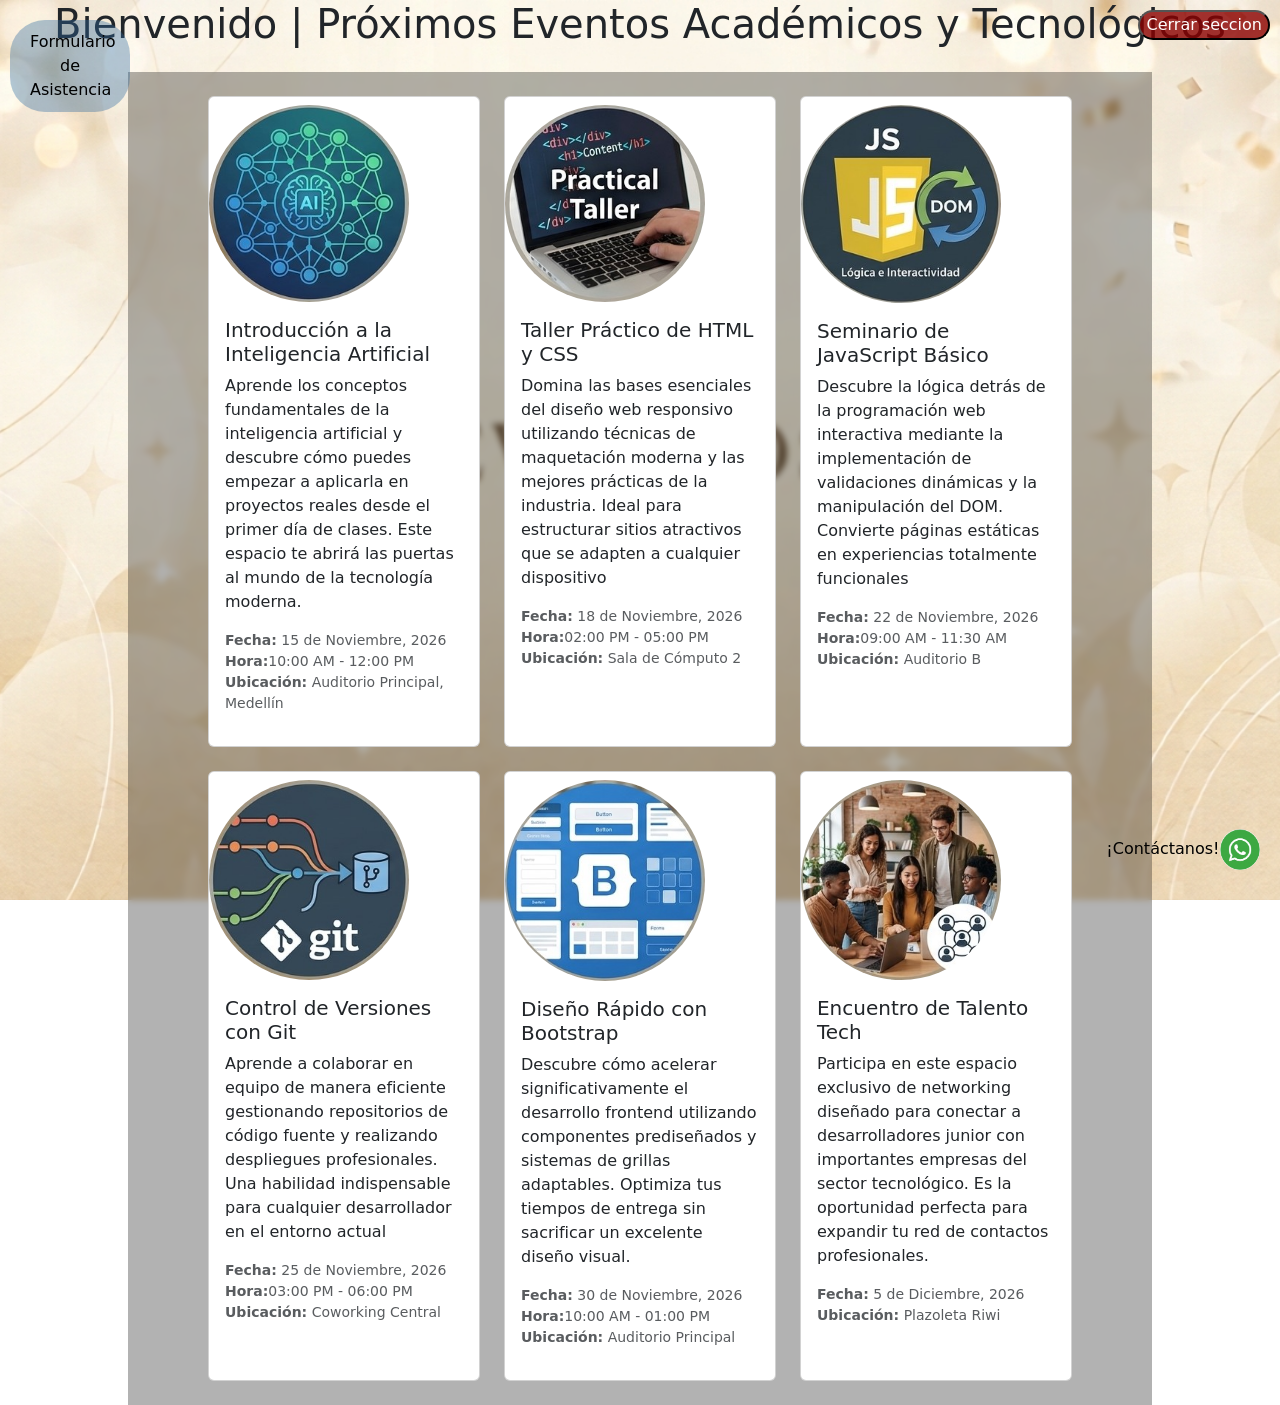
==== pages/eventos.html @ 847c5870 "conecto el avance del proyecto" ====
<!DOCTYPE html>
<html lang="es">
<head>
    <meta charset="UTF-8">
    <meta name="viewport" content="width=device-width, initial-scale=1.0">
    <link href="https://cdn.jsdelivr.net/npm/bootstrap@5.3.3/dist/css/bootstrap.min.css" rel="stylesheet" integrity="sha384-QWTKZyjpPEjISv5WaRU9OFeRpok6YctnYmDr5pNlyT2bRjXh0JMhjY6hW+ALEwIH" crossorigin="anonymous">
    <title>Lista de Eventos</title>
    <link rel="stylesheet" href="../css/style.css">
</head>
<body>
    <main>
        <header class="navegacion text-center">
            <h1>Bienvenido | Próximos Eventos Académicos y Tecnológicos</h1>
        </header>
    <!--=====================================================================================-->
        <section>
        
            <div class="contenedor ">              
                
                <!-- Fila de Bootstrap para organizar las tarjetas de manera responsive -->
                <div class="row mt-4 pt-4" id="eventList">
                    
                    <!--desde aqui los eventos, evento 1-->
                    <div class="col-md-4 mb-4">
                        <div class="card h-100">
                            <img src="../imgs/IA.jpeg" class="img-card mt-2" alt="Introducción IA">
                            <div class="card-body">
                                <h5 class="card-title">Introducción a la Inteligencia Artificial</h5>
                                <p class="card-text">Aprende los conceptos fundamentales de la inteligencia 
                                    artificial y descubre cómo puedes empezar a aplicarla en proyectos reales 
                                    desde el primer día de clases. Este espacio te abrirá las puertas al mundo 
                                    de la tecnología moderna.</p>
                                <p class="text-muted small"><strong>Fecha:</strong> 15 de Noviembre, 2026<br><strong>Hora:</strong>10:00 AM - 12:00 PM<br><strong>Ubicación:</strong> Auditorio Principal, Medellín</p>
                                
                            </div>
                        </div>
                    </div>

                    <!-- Evento 2 -->
                    <div class="col-md-4 mb-4">
                        <div class="card h-100">
                            <img src="../imgs/TP.jpeg" class="img-card mt-2" alt="Taller HTML y CSS">
                            <div class="card-body">
                                <h5 class="card-title">Taller Práctico de HTML y CSS</h5>
                                <p class="card-text">Domina las bases esenciales del diseño web 
                                    responsivo utilizando técnicas de maquetación moderna y las 
                                    mejores prácticas de la industria. Ideal para estructurar 
                                    sitios atractivos que se adapten a cualquier dispositivo</p>
                                <p class="text-muted small"><strong>Fecha:</strong> 18 de Noviembre, 2026<br><strong>Hora:</strong>02:00 PM - 05:00 PM<br><strong>Ubicación:</strong> Sala de Cómputo 2</p>
                                
                            </div>
                        </div>
                    </div>

                    <!-- Evento 3 -->
                    <div class="col-md-4 mb-4">
                        <div class="card h-100">
                            <img src="../imgs/SJB.jpeg" class="img-card mt-2" alt="Seminario JavaScript">
                            <div class="card-body">
                                <h5 class="card-title">Seminario de JavaScript Básico</h5>
                                <p class="card-text">Descubre la lógica detrás de la programación web 
                                    interactiva mediante la implementación de validaciones dinámicas y 
                                    la manipulación del DOM. Convierte páginas estáticas en experiencias 
                                    totalmente funcionales</p>
                                <p class="text-muted small"><strong>Fecha:</strong> 22 de Noviembre, 2026<br><strong>Hora:</strong>09:00 AM - 11:30 AM<br><strong>Ubicación:</strong> Auditorio B</p>
                                
                            </div>
                        </div>
                    </div>

                    <!-- Evento 4 -->
                    <div class="col-md-4 mb-4">
                        <div class="card h-100">
                            <img src="../imgs/CVG.jpeg" class="img-card mt-2" alt="Git y GitHub">
                            <div class="card-body">
                                <h5 class="card-title">Control de Versiones con Git</h5>
                                <p class="card-text">Aprende a colaborar en equipo de manera eficiente 
                                    gestionando repositorios de código fuente y realizando despliegues 
                                    profesionales. Una habilidad indispensable para cualquier desarrollador 
                                    en el entorno actual</p>
                                <p class="text-muted small"><strong>Fecha:</strong> 25 de Noviembre, 2026<br><strong>Hora:</strong>03:00 PM - 06:00 PM<br><strong>Ubicación:</strong> Coworking Central</p>
                                
                            </div>
                        </div>
                    </div>

                    <!-- Evento 5 -->
                    <div class="col-md-4 mb-4">
                        <div class="card h-100">
                            <img src="../imgs/DRB.jpeg" class="img-card mt-2" alt="Bootstrapping">
                            <div class="card-body">
                                <h5 class="card-title">Diseño Rápido con Bootstrap</h5>
                                <p class="card-text">Descubre cómo acelerar significativamente el desarrollo 
                                    frontend utilizando componentes prediseñados y sistemas de grillas 
                                    adaptables. Optimiza tus tiempos de entrega sin sacrificar un excelente 
                                    diseño visual.</p>
                                <p class="text-muted small"><strong>Fecha:</strong> 30 de Noviembre, 2026<br><strong>Hora:</strong>10:00 AM - 01:00 PM<br><strong>Ubicación:</strong> Auditorio Principal</p>
                                
                            </div>
                        </div>
                    </div>

                    <!-- Evento 6 -->
                    <div class="col-md-4 mb-4">
                        <div class="card h-100">
                            <img src="../imgs/ETT.jpeg" class="img-card mt-2" alt="Networking Tech">
                            <div class="card-body">
                                <h5 class="card-title">Encuentro de Talento Tech</h5>
                                <p class="card-text">Participa en este espacio exclusivo de networking 
                                    diseñado para conectar a desarrolladores junior con importantes empresas 
                                    del sector tecnológico. Es la oportunidad perfecta para expandir tu red de 
                                    contactos profesionales.</p>
                                <p class="text-muted small"><strong>Fecha:</strong> 5 de Diciembre, 2026<br><strong>Ubicación:</strong> Plazoleta Riwi</p>
                                
                            </div>
                        </div>
                    </div>

                </div>
            </div>
        </section>
    </main>

    <!-- Script para cerrar sesión, puse botones temporalmente para moverme 
               entre paginas, usted despues lo conecta-->

    <script>
        document.getElementById("btnLogout").addEventListener("click", function() {
            // Redirige de regreso al index (cierre de sesión simulado)
            window.location.href = "index.html";
        });
    </script>


    <aside>    
        <div class="flota wp">
            <a href="https://www.whatsapp.com/?lang=es" target="_blank">
                <button>¡Contáctanos!<img src="../imgs/wp.jpeg" alt="contacto">
                </button></a>    
        </div>
        <div class="flota pag">
            <a href="./formulario.html"><button type="button" style="width: 120px;">Formulario de Asistencia</button></a>    
        </div>
        <div class="c-s">
            <a href="../index.html"><button type="button">Cerrar seccion</button></a>    
        </div>
    </aside>
</body>
</html>
---- css/style.css ----
body{
    background-image: url(../imgs/fondo.jpeg);
            background-size: cover;
            background-position: center;
            background-repeat: no-repeat;
            background-attachment: fixed;
            justify-content: center;
}

.contenedor{
    background-color: rgba(0, 0, 0, 0.3);
    backdrop-filter: blur(3px);
    margin: auto;
    width: 80%;
    padding-right: 80px;
    padding-left: 80px;
}
.navegacion button{
    background-color: rgb(218, 16, 77);
    
}

/*================ >  Botones flotantes  < =============================================*/

.flota{
    position: fixed;
    z-index: 1000;           
}
.flota button{
    background-color: rgba(0, 0, 0, 0);
    border-radius: 100%;
    border: 1px;
    padding: 10px 20px;
    
}
.c-s button{
    position: fixed ;   
    top: 10px;
    right: 10px;
    border-radius: 40px;
    background-color: rgba(139, 0, 0, 0.795);
    color: white;
    
}
.pag{
    background-color: rgba(46, 104, 158, 0.363);
    top: 20px;
    left: 10px;
    border-radius: 35px;
    
}
.wp{  
    bottom: 20px;
    right: 0.5px;              
    img{
    border-radius: 100%;
    width: 40px;       
    
    }
}   
.wp :hover{
    transform: scale(1.05);
}
.c-s :hover{
    transform: scale(1.1);
}
.pag :hover{
    transform: scale(1.08);
}
/*===================================     */
.tarjeta{
    background-color: rgb(243, 236, 170);
    color: rgb(226, 7, 91);
    border: 1px;
    border-radius: 10%;
}
.img-card{
    max-width: 200px;
    border-radius: 100%;
    border: 1px;
}
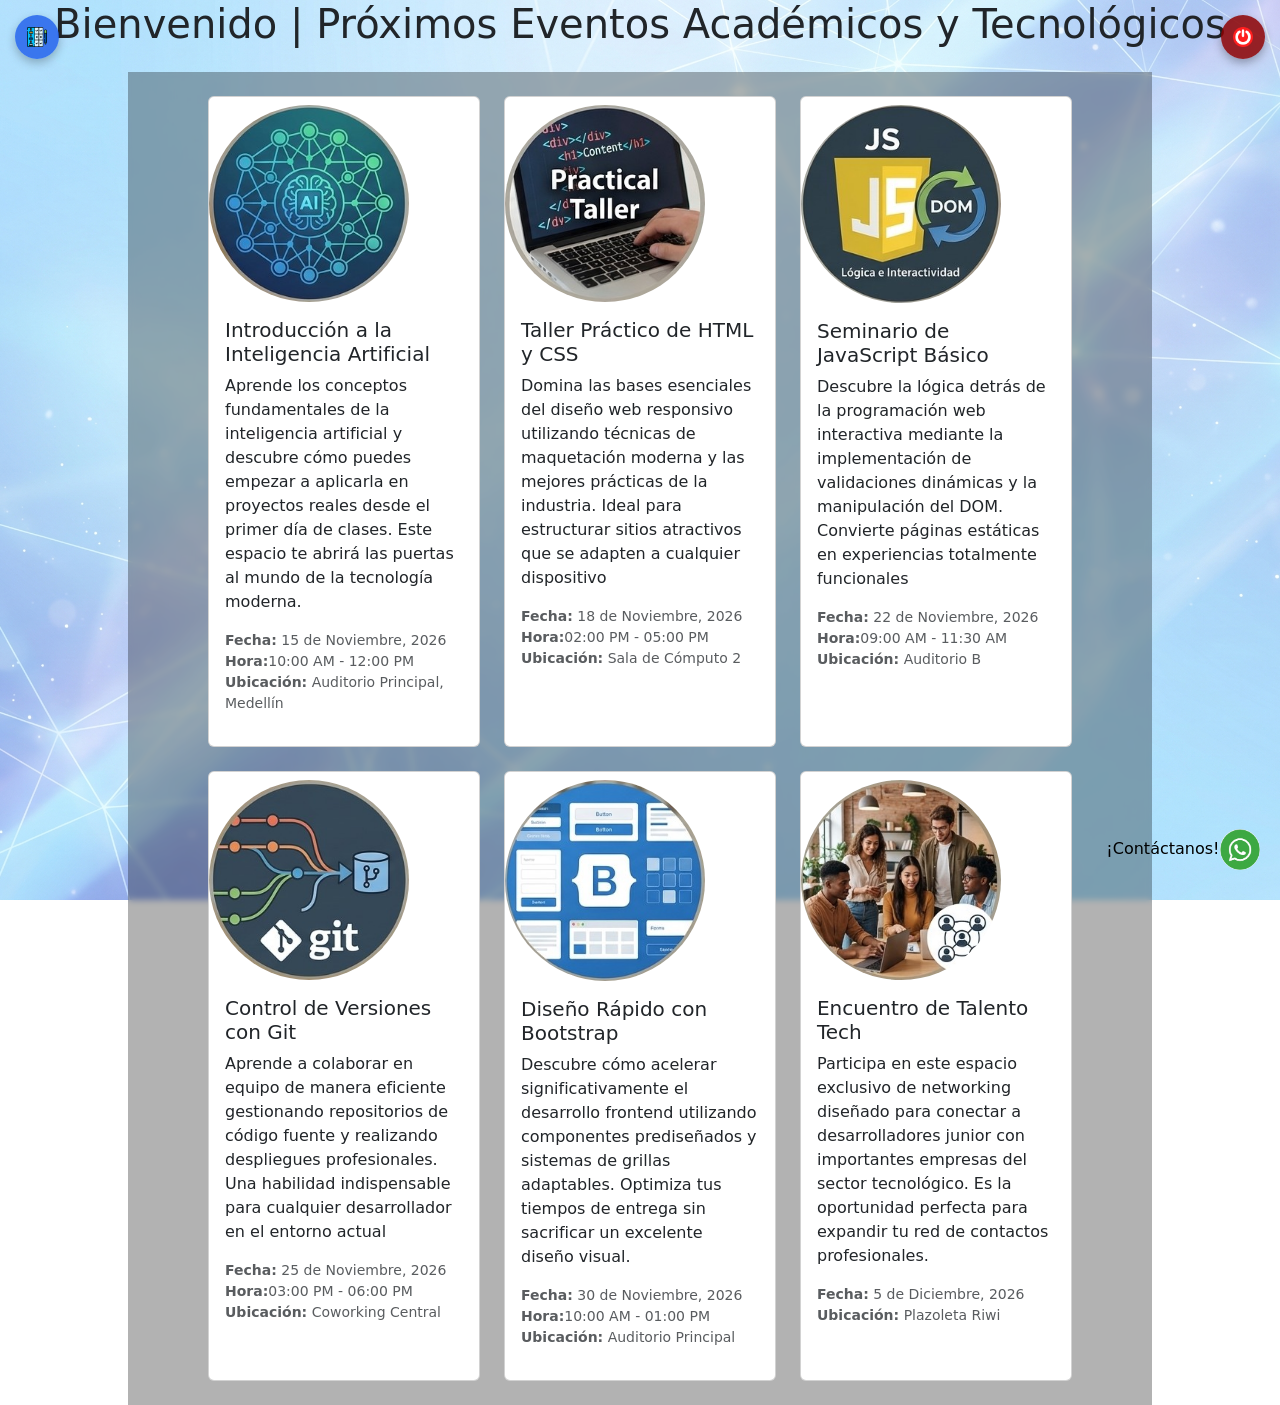
==== commit f56551ac: "feat: correcciones finales del proyecto" ====
--- a/pages/eventos.html
+++ b/pages/eventos.html
@@ -127,22 +127,26 @@
     <script>
         document.getElementById("btnLogout").addEventListener("click", function() {
             // Redirige de regreso al index (cierre de sesión simulado)
-            window.location.href = "index.html";
+            window.location.href = "./sesion.html";
         });
     </script>
 
 
     <aside>    
         <div class="flota wp">
-            <a href="https://www.whatsapp.com/?lang=es" target="_blank">
-                <button>¡Contáctanos!<img src="../imgs/wp.jpeg" alt="contacto">
+            <a href="https://wa.me/573001234567" target="_blank">
+                <button>¡Contáctanos!<img src="../imgs/wp.jpeg">
                 </button></a>    
         </div>
         <div class="flota pag">
-            <a href="./formulario.html"><button type="button" style="width: 120px;">Formulario de Asistencia</button></a>    
+            <a href="./formulario.html" title="Formulario de asistencia">
+                <img src="../imgs/asistencia.png" alt="Formulario de asistencia">
+            </a>
         </div>
         <div class="c-s">
-            <a href="../index.html"><button type="button">Cerrar seccion</button></a>    
+            <a href="./sesion.html" title="Cerrar sesión">
+            <img src="../imgs/apagado.png" alt="Cerrar sesión">
+            </a>
         </div>
     </aside>
 </body>
--- a/css/style.css
+++ b/css/style.css
@@ -1,5 +1,5 @@
 body{
-    background-image: url(../imgs/fondo.jpeg);
+    background-image: url("../imgs/fondo1.jpg");
             background-size: cover;
             background-position: center;
             background-repeat: no-repeat;
@@ -33,21 +33,65 @@
     padding: 10px 20px;
     
 }
-.c-s button{
-    position: fixed ;   
-    top: 10px;
-    right: 10px;
-    border-radius: 40px;
-    background-color: rgba(139, 0, 0, 0.795);
-    color: white;
-    
-}
-.pag{
-    background-color: rgba(46, 104, 158, 0.363);
-    top: 20px;
-    left: 10px;
-    border-radius: 35px;
-    
+.c-s a {
+  position: fixed;
+  top: 15px;
+  right: 15px;
+  z-index: 1000;
+
+  display: flex;
+  align-items: center;
+  justify-content: center;
+
+  width: 44px;
+  height: 44px;
+  background-color: rgba(139, 0, 0, 0.85);
+  border-radius: 50%;
+  box-shadow: 0 4px 10px rgba(0, 0, 0, 0.3);
+  transition: transform 0.2s ease, background-color 0.2s ease;
+}
+
+.c-s a img {
+  width: 20px;
+  height: 20px;
+  object-fit: contain;
+  display: block;
+}
+
+.c-s a:hover {
+  background-color: rgb(111, 0, 119);
+  transform: scale(1.1);
+  transition: transform 0.2s ease, background-color 1s ease;
+}
+.pag a {
+  position: fixed;
+  top: 15px;
+  left: 15px;
+  z-index: 1000;
+
+  display: flex;
+  align-items: center;
+  justify-content: center;
+
+  width: 44px;
+  height: 44px;
+  background-color: rgba(37, 99, 235, 0.85);
+  border-radius: 50%;
+  box-shadow: 0 4px 10px rgba(0, 0, 0, 0.25);
+  transition: transform 0.2s ease, background-color 0.2s ease;
+}
+
+.pag a img {
+  width: 20px;
+  height: 20px;
+  object-fit: contain;
+  display: block;
+}
+
+.pag a:hover {
+  background-color: rgb(21, 248, 0);
+  transform: scale(1.1);
+  transition: transform 0.2s ease, background-color 1s ease;
 }
 .wp{  
     bottom: 20px;
@@ -78,4 +122,285 @@
     max-width: 200px;
     border-radius: 100%;
     border: 1px;
+}
+
+
+
+/* ===================================================
+   RESET Y CENTRADO DE LA PÁGINA DE LOGIN
+   =================================================== */
+*, *::before, *::after {
+  box-sizing: border-box;
+  margin: 0;
+  padding: 0;
+}
+
+.body-login {
+  min-height: 100vh;
+  display: flex;
+  align-items: center;
+  justify-content: center;
+  padding: 1.5rem;
+  font-family: system-ui, -apple-system, BlinkMacSystemFont, "Segoe UI", Roboto, sans-serif;
+  
+  /* Fondo claro */
+  background-image: url("../imgs/fondo1.jpg"); /* O el nombre de tu imagen en imgs/ */
+  background-size: cover;
+  background-position: center;
+  background-attachment: fixed;
+}
+
+/* ===================================================
+   TARJETA CONTENEDORA FLOTANTE (Centrada y elegante)
+   =================================================== */
+.tarjeta-sesion {
+  background: rgba(255, 255, 255, 0.85); /* Fondo blanco traslúcido */
+  backdrop-filter: blur(10px);            /* Desenfoque de fondo */
+  -webkit-backdrop-filter: blur(10px);
+  border: 1px solid rgba(255, 255, 255, 0.6);
+  border-radius: 1rem;
+  padding: 2.5rem 2rem;
+  max-width: 420px;
+  width: 100%;
+  box-shadow: 0 15px 35px rgba(0, 30, 80, 0.15);
+  text-align: left;
+}
+
+/* Encabezado */
+.encabezado-sesion h2 {
+  color: #0f172a;
+  font-size: 1.7rem;
+  margin-bottom: 0.5rem;
+  font-weight: 700;
+  text-align: center;
+}
+
+.encabezado-sesion p {
+  color: #475569;
+  font-size: 0.95rem;
+  margin-bottom: 1.5rem;
+  text-align: center;
+}
+
+/* ===================================================
+   CAMPOS DEL FORMULARIO
+   =================================================== */
+.form-sesion {
+  display: flex;
+  flex-direction: column;
+  gap: 1.2rem;
+}
+
+.campo {
+  display: flex;
+  flex-direction: column;
+  gap: 0.4rem;
+}
+
+.campo label {
+  color: #1e293b;
+  font-size: 0.9rem;
+  font-weight: 600;
+}
+
+.campo input {
+  width: 100%;
+  padding: 0.75rem 1rem;
+  font-size: 0.95rem;
+  font-family: inherit;
+  color: #0f172a;
+  background-color: #ffffff;
+  border: 1.5px solid #cbd5e1;
+  border-radius: 0.6rem;
+  outline: none;
+  transition: border-color 0.2s ease, box-shadow 0.2s ease;
+}
+
+.campo input:focus {
+  border-color: #2563eb;
+  box-shadow: 0 0 0 3px rgba(37, 99, 235, 0.18);
+}
+
+/* Botón de ingreso */
+.btn-ingresar {
+  width: 100%;
+  padding: 0.85rem;
+  margin-top: 0.5rem;
+  background-color: #e11d48; /* Tono magenta/rojo similar a tu diseño */
+  color: #ffffff;
+  border: none;
+  border-radius: 0.6rem;
+  font-size: 1rem;
+  font-weight: 700;
+  cursor: pointer;
+  box-shadow: 0 4px 12px rgba(225, 29, 72, 0.25);
+  transition: background-color 0.2s ease, transform 0.15s ease;
+}
+
+.btn-ingresar:hover {
+  background-color: #be123c;
+  transform: translateY(-2px);
+}
+
+.btn-ingresar:active {
+  transform: translateY(0);
+}
+
+/* Mensaje de error */
+.mensaje-error {
+  display: none;
+  background-color: #ffe4e6;
+  color: #b91c1c;
+  border: 1px solid #fecdd3;
+  padding: 0.6rem 0.8rem;
+  border-radius: 0.5rem;
+  font-size: 0.85rem;
+  margin-bottom: 1rem;
+  text-align: center;
+}
+
+/* Enlace inferior */
+.pie-sesion {
+  margin-top: 1.5rem;
+  text-align: center;
+}
+
+.enlace-volver {
+  color: #64748b;
+  text-decoration: none;
+  font-size: 0.9rem;
+  font-weight: 500;
+  transition: color 0.2s ease;
+}
+
+.enlace-volver:hover {
+  color: #0f172a;
+  text-decoration: underline;
+}
+/* ===================================================
+   FORMULARIO DE CONTACTO (CENTRADOS Y ESTILOS)
+   =================================================== */
+.body-formulario {
+  min-height: 100vh;
+  display: flex;
+  align-items: center;
+  justify-content: center;
+  padding: 2rem 1rem;
+  font-family: system-ui, -apple-system, sans-serif;
+  
+  background-image: url("../imgs/fondo-claro.jpg");
+  background-size: cover;
+  background-position: center;
+  background-repeat: no-repeat;
+  background-attachment: fixed;
+}
+
+.tarjeta-contacto {
+  background: rgba(255, 255, 255, 0.9);
+  backdrop-filter: blur(8px);
+  -webkit-backdrop-filter: blur(8px);
+  border: 1px solid rgba(255, 255, 255, 0.8);
+  border-radius: 12px;
+  box-shadow: 0 10px 30px rgba(0, 0, 0, 0.12);
+  width: 100%;
+  max-width: 480px;
+  padding: 2.5rem 2rem;
+}
+
+.encabezado-contacto h2 {
+  font-size: 1.8rem;
+  color: #0f172a;
+  margin-bottom: 0.4rem;
+  text-align: center;
+}
+
+.encabezado-contacto p {
+  font-size: 0.95rem;
+  color: #475569;
+  margin-bottom: 1.8rem;
+  text-align: center;
+  line-height: 1.5;
+}
+
+.form-contacto {
+  display: flex;
+  flex-direction: column;
+  gap: 1.2rem;
+}
+
+.campo {
+  display: flex;
+  flex-direction: column;
+  gap: 0.35rem;
+}
+
+.campo label {
+  font-size: 0.85rem;
+  font-weight: 600;
+  color: #334155;
+}
+
+.obligatorio {
+  color: #e11d48;
+}
+
+.campo input,
+.campo textarea {
+  width: 100%;
+  padding: 0.75rem 0.9rem;
+  font-size: 0.95rem;
+  font-family: inherit;
+  border: 1px solid #cbd5e1;
+  border-radius: 6px;
+  background-color: #ffffff;
+  outline: none;
+  transition: border-color 0.2s, box-shadow 0.2s;
+}
+
+.campo textarea {
+  resize: vertical;
+  min-height: 100px;
+}
+
+/* Foco interactivo */
+.campo input:focus,
+.campo textarea:focus {
+  border-color: #e11d48;
+  box-shadow: 0 0 0 3px rgba(225, 29, 72, 0.15);
+}
+
+/* Botón de envío */
+.btn-enviar {
+  width: 100%;
+  padding: 0.85rem;
+  background-color: #e11d48;
+  color: #ffffff;
+  border: none;
+  border-radius: 6px;
+  font-size: 1rem;
+  font-weight: bold;
+  cursor: pointer;
+  margin-top: 0.5rem;
+  transition: background-color 0.2s ease, transform 0.1s ease;
+}
+
+.btn-enviar:hover {
+  background-color: #be123c;
+  transform: translateY(-1px);
+}
+
+.pie-contacto {
+  margin-top: 1.5rem;
+  text-align: center;
+}
+
+.enlace-volver {
+  color: #64748b;
+  text-decoration: none;
+  font-size: 0.9rem;
+  transition: color 0.2s ease;
+}
+
+.enlace-volver:hover {
+  color: #0f172a;
 }
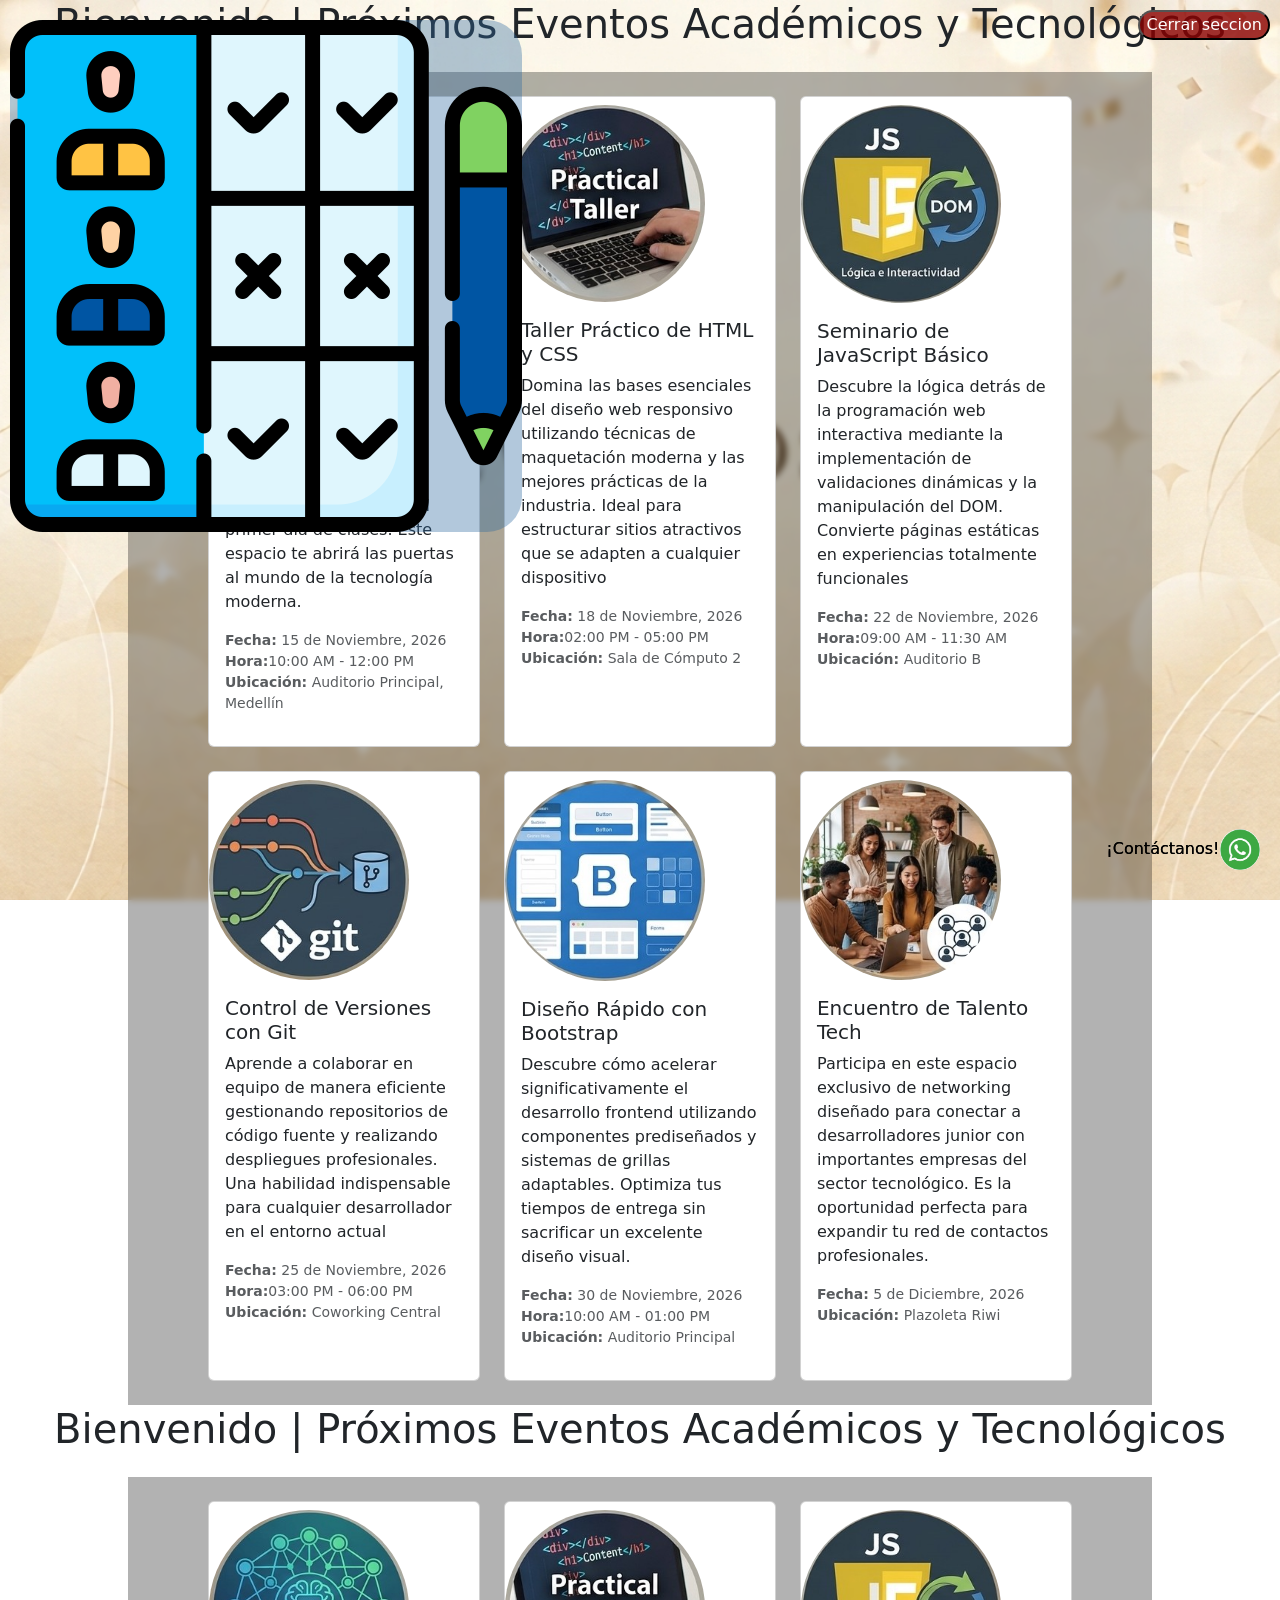
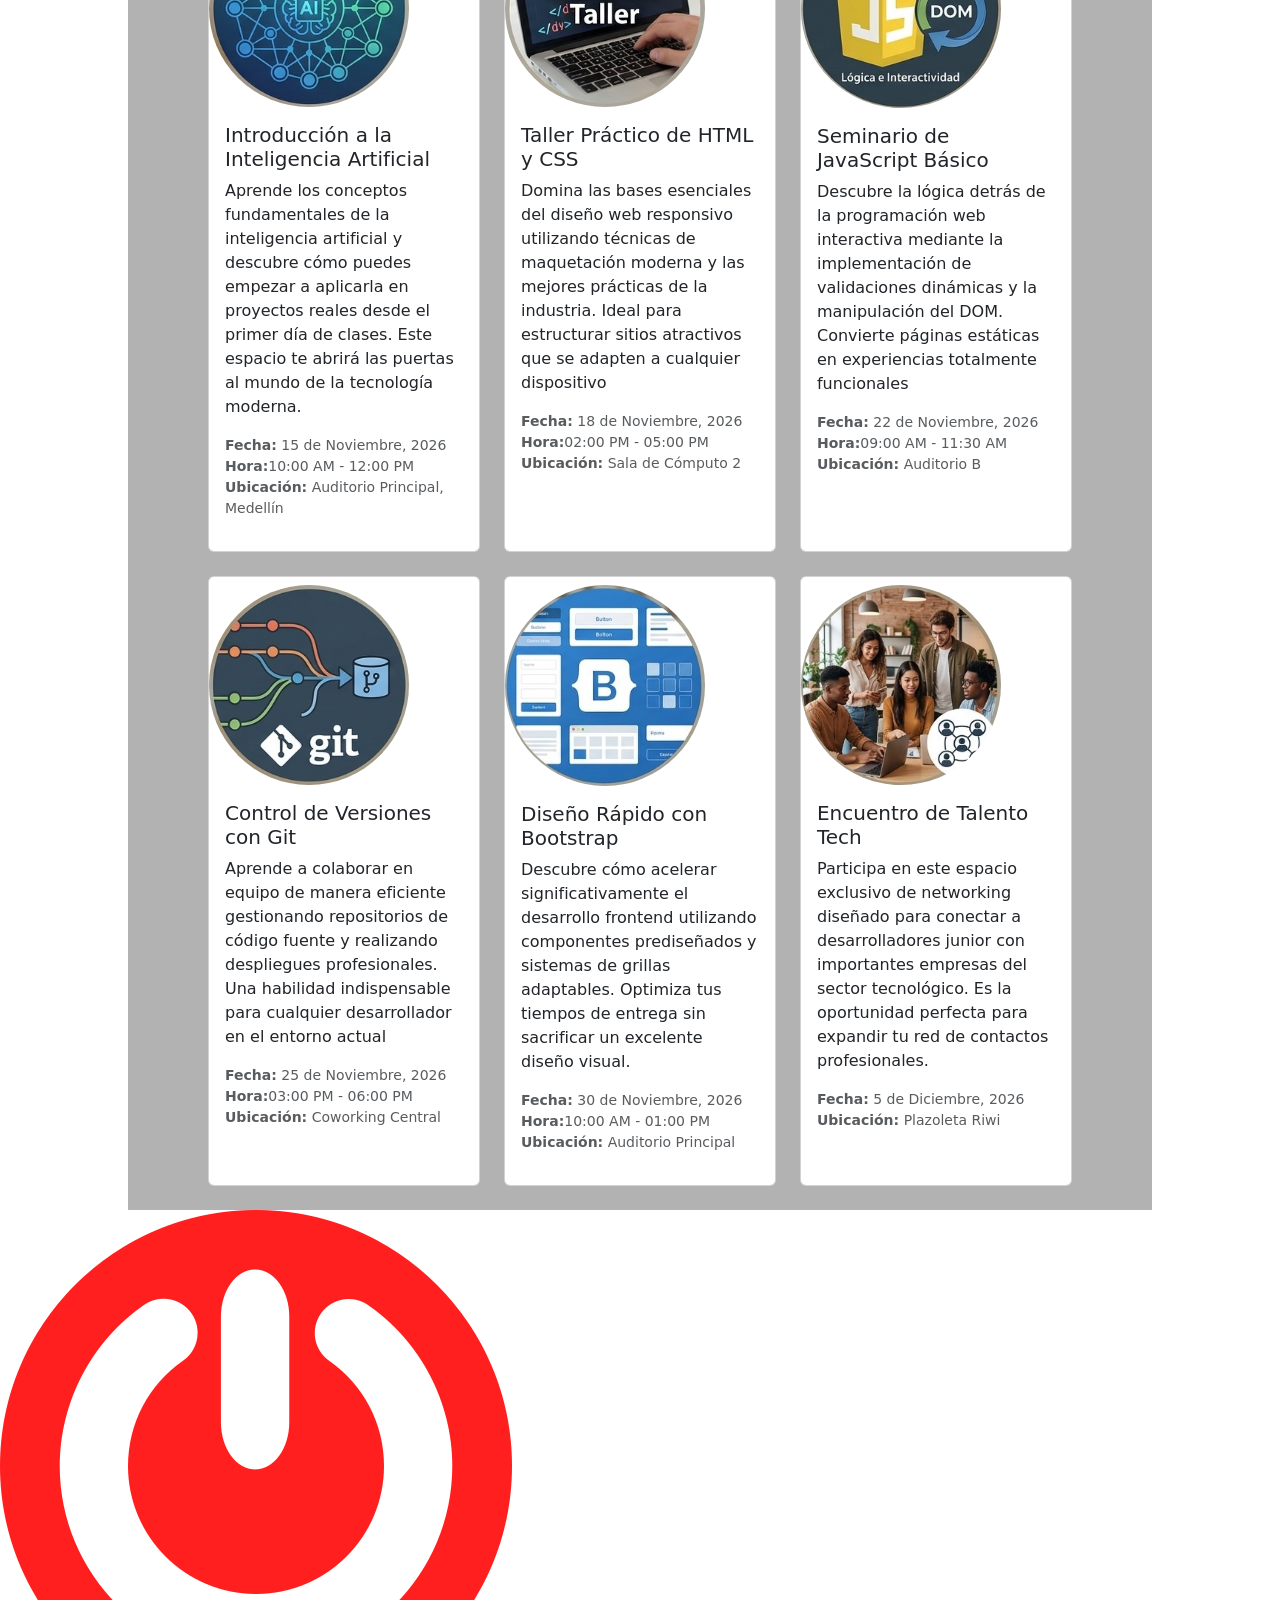
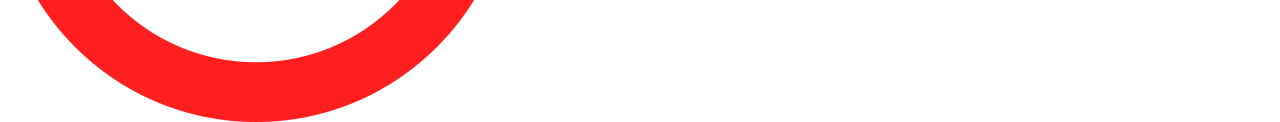
==== commit 802759e1: "fix: resolver conflictos de integracion y aplicar correcciones" ====
--- a/pages/eventos.html
+++ b/pages/eventos.html
@@ -127,6 +127,156 @@
     <script>
         document.getElementById("btnLogout").addEventListener("click", function() {
             // Redirige de regreso al index (cierre de sesión simulado)
+            window.location.href = "index.html";
+        });
+    </script>
+
+
+    <aside>    
+        <div class="flota wp">
+            <a href="https://www.whatsapp.com/?lang=es" target="_blank">
+                <button>¡Contáctanos!<img src="../imgs/wp.jpeg">
+                </button></a>    
+        </div>
+        <div class="flota pag">
+            <a href="./formulario.html"><button type="button" style="width: 120px;">Formulario de Asistencia</button></a>    
+        </div>
+        <div class="c-s">
+            <a href="../index.html"><button type="button">Cerrar seccion</button></a>    
+        </div>
+    </aside>
+</body>
+</html>
+
+<!DOCTYPE html>
+<html lang="es">
+<head>
+    <meta charset="UTF-8">
+    <meta name="viewport" content="width=device-width, initial-scale=1.0">
+    <link href="https://cdn.jsdelivr.net/npm/bootstrap@5.3.3/dist/css/bootstrap.min.css" rel="stylesheet" integrity="sha384-QWTKZyjpPEjISv5WaRU9OFeRpok6YctnYmDr5pNlyT2bRjXh0JMhjY6hW+ALEwIH" crossorigin="anonymous">
+    <title>Lista de Eventos</title>
+    <link rel="stylesheet" href="../css/style.css">
+</head>
+<body>
+    <main>
+        <header class="navegacion text-center">
+            <h1>Bienvenido | Próximos Eventos Académicos y Tecnológicos</h1>
+        </header>
+    <!--=====================================================================================-->
+        <section>
+        
+            <div class="contenedor ">              
+                
+                <!-- Fila de Bootstrap para organizar las tarjetas de manera responsive -->
+                <div class="row mt-4 pt-4" id="eventList">
+                    
+                    <!--desde aqui los eventos, evento 1-->
+                    <div class="col-md-4 mb-4">
+                        <div class="card h-100">
+                            <img src="../imgs/IA.jpeg" class="img-card mt-2" alt="Introducción IA">
+                            <div class="card-body">
+                                <h5 class="card-title">Introducción a la Inteligencia Artificial</h5>
+                                <p class="card-text">Aprende los conceptos fundamentales de la inteligencia 
+                                    artificial y descubre cómo puedes empezar a aplicarla en proyectos reales 
+                                    desde el primer día de clases. Este espacio te abrirá las puertas al mundo 
+                                    de la tecnología moderna.</p>
+                                <p class="text-muted small"><strong>Fecha:</strong> 15 de Noviembre, 2026<br><strong>Hora:</strong>10:00 AM - 12:00 PM<br><strong>Ubicación:</strong> Auditorio Principal, Medellín</p>
+                                
+                            </div>
+                        </div>
+                    </div>
+
+                    <!-- Evento 2 -->
+                    <div class="col-md-4 mb-4">
+                        <div class="card h-100">
+                            <img src="../imgs/TP.jpeg" class="img-card mt-2" alt="Taller HTML y CSS">
+                            <div class="card-body">
+                                <h5 class="card-title">Taller Práctico de HTML y CSS</h5>
+                                <p class="card-text">Domina las bases esenciales del diseño web 
+                                    responsivo utilizando técnicas de maquetación moderna y las 
+                                    mejores prácticas de la industria. Ideal para estructurar 
+                                    sitios atractivos que se adapten a cualquier dispositivo</p>
+                                <p class="text-muted small"><strong>Fecha:</strong> 18 de Noviembre, 2026<br><strong>Hora:</strong>02:00 PM - 05:00 PM<br><strong>Ubicación:</strong> Sala de Cómputo 2</p>
+                                
+                            </div>
+                        </div>
+                    </div>
+
+                    <!-- Evento 3 -->
+                    <div class="col-md-4 mb-4">
+                        <div class="card h-100">
+                            <img src="../imgs/SJB.jpeg" class="img-card mt-2" alt="Seminario JavaScript">
+                            <div class="card-body">
+                                <h5 class="card-title">Seminario de JavaScript Básico</h5>
+                                <p class="card-text">Descubre la lógica detrás de la programación web 
+                                    interactiva mediante la implementación de validaciones dinámicas y 
+                                    la manipulación del DOM. Convierte páginas estáticas en experiencias 
+                                    totalmente funcionales</p>
+                                <p class="text-muted small"><strong>Fecha:</strong> 22 de Noviembre, 2026<br><strong>Hora:</strong>09:00 AM - 11:30 AM<br><strong>Ubicación:</strong> Auditorio B</p>
+                                
+                            </div>
+                        </div>
+                    </div>
+
+                    <!-- Evento 4 -->
+                    <div class="col-md-4 mb-4">
+                        <div class="card h-100">
+                            <img src="../imgs/CVG.jpeg" class="img-card mt-2" alt="Git y GitHub">
+                            <div class="card-body">
+                                <h5 class="card-title">Control de Versiones con Git</h5>
+                                <p class="card-text">Aprende a colaborar en equipo de manera eficiente 
+                                    gestionando repositorios de código fuente y realizando despliegues 
+                                    profesionales. Una habilidad indispensable para cualquier desarrollador 
+                                    en el entorno actual</p>
+                                <p class="text-muted small"><strong>Fecha:</strong> 25 de Noviembre, 2026<br><strong>Hora:</strong>03:00 PM - 06:00 PM<br><strong>Ubicación:</strong> Coworking Central</p>
+                                
+                            </div>
+                        </div>
+                    </div>
+
+                    <!-- Evento 5 -->
+                    <div class="col-md-4 mb-4">
+                        <div class="card h-100">
+                            <img src="../imgs/DRB.jpeg" class="img-card mt-2" alt="Bootstrapping">
+                            <div class="card-body">
+                                <h5 class="card-title">Diseño Rápido con Bootstrap</h5>
+                                <p class="card-text">Descubre cómo acelerar significativamente el desarrollo 
+                                    frontend utilizando componentes prediseñados y sistemas de grillas 
+                                    adaptables. Optimiza tus tiempos de entrega sin sacrificar un excelente 
+                                    diseño visual.</p>
+                                <p class="text-muted small"><strong>Fecha:</strong> 30 de Noviembre, 2026<br><strong>Hora:</strong>10:00 AM - 01:00 PM<br><strong>Ubicación:</strong> Auditorio Principal</p>
+                                
+                            </div>
+                        </div>
+                    </div>
+
+                    <!-- Evento 6 -->
+                    <div class="col-md-4 mb-4">
+                        <div class="card h-100">
+                            <img src="../imgs/ETT.jpeg" class="img-card mt-2" alt="Networking Tech">
+                            <div class="card-body">
+                                <h5 class="card-title">Encuentro de Talento Tech</h5>
+                                <p class="card-text">Participa en este espacio exclusivo de networking 
+                                    diseñado para conectar a desarrolladores junior con importantes empresas 
+                                    del sector tecnológico. Es la oportunidad perfecta para expandir tu red de 
+                                    contactos profesionales.</p>
+                                <p class="text-muted small"><strong>Fecha:</strong> 5 de Diciembre, 2026<br><strong>Ubicación:</strong> Plazoleta Riwi</p>
+                                
+                            </div>
+                        </div>
+                    </div>
+
+                </div>
+            </div>
+        </section>
+    </main>
+
+    <!-- Script para cerrar sesión, puse botones temporalmente para moverme 
+               entre paginas, usted despues lo conecta-->
+
+    <script>
+        document.getElementById("btnLogout").addEventListener("click", function() {
+            // Redirige de regreso al index (cierre de sesión simulado)
             window.location.href = "./sesion.html";
         });
     </script>
--- a/css/style.css
+++ b/css/style.css
@@ -1,5 +1,5 @@
 body{
-    background-image: url("../imgs/fondo1.jpg");
+    background-image: url(../imgs/fondo.jpeg);
             background-size: cover;
             background-position: center;
             background-repeat: no-repeat;
@@ -33,65 +33,21 @@
     padding: 10px 20px;
     
 }
-.c-s a {
-  position: fixed;
-  top: 15px;
-  right: 15px;
-  z-index: 1000;
-
-  display: flex;
-  align-items: center;
-  justify-content: center;
-
-  width: 44px;
-  height: 44px;
-  background-color: rgba(139, 0, 0, 0.85);
-  border-radius: 50%;
-  box-shadow: 0 4px 10px rgba(0, 0, 0, 0.3);
-  transition: transform 0.2s ease, background-color 0.2s ease;
+.c-s button{
+    position: fixed ;   
+    top: 10px;
+    right: 10px;
+    border-radius: 40px;
+    background-color: rgba(139, 0, 0, 0.795);
+    color: white;
+    
 }
-
-.c-s a img {
-  width: 20px;
-  height: 20px;
-  object-fit: contain;
-  display: block;
-}
-
-.c-s a:hover {
-  background-color: rgb(111, 0, 119);
-  transform: scale(1.1);
-  transition: transform 0.2s ease, background-color 1s ease;
-}
-.pag a {
-  position: fixed;
-  top: 15px;
-  left: 15px;
-  z-index: 1000;
-
-  display: flex;
-  align-items: center;
-  justify-content: center;
-
-  width: 44px;
-  height: 44px;
-  background-color: rgba(37, 99, 235, 0.85);
-  border-radius: 50%;
-  box-shadow: 0 4px 10px rgba(0, 0, 0, 0.25);
-  transition: transform 0.2s ease, background-color 0.2s ease;
-}
-
-.pag a img {
-  width: 20px;
-  height: 20px;
-  object-fit: contain;
-  display: block;
-}
-
-.pag a:hover {
-  background-color: rgb(21, 248, 0);
-  transform: scale(1.1);
-  transition: transform 0.2s ease, background-color 1s ease;
+.pag{
+    background-color: rgba(46, 104, 158, 0.363);
+    top: 20px;
+    left: 10px;
+    border-radius: 35px;
+    
 }
 .wp{  
     bottom: 20px;
@@ -122,285 +78,4 @@
     max-width: 200px;
     border-radius: 100%;
     border: 1px;
-}
-
-
-
-/* ===================================================
-   RESET Y CENTRADO DE LA PÁGINA DE LOGIN
-   =================================================== */
-*, *::before, *::after {
-  box-sizing: border-box;
-  margin: 0;
-  padding: 0;
-}
-
-.body-login {
-  min-height: 100vh;
-  display: flex;
-  align-items: center;
-  justify-content: center;
-  padding: 1.5rem;
-  font-family: system-ui, -apple-system, BlinkMacSystemFont, "Segoe UI", Roboto, sans-serif;
-  
-  /* Fondo claro */
-  background-image: url("../imgs/fondo1.jpg"); /* O el nombre de tu imagen en imgs/ */
-  background-size: cover;
-  background-position: center;
-  background-attachment: fixed;
-}
-
-/* ===================================================
-   TARJETA CONTENEDORA FLOTANTE (Centrada y elegante)
-   =================================================== */
-.tarjeta-sesion {
-  background: rgba(255, 255, 255, 0.85); /* Fondo blanco traslúcido */
-  backdrop-filter: blur(10px);            /* Desenfoque de fondo */
-  -webkit-backdrop-filter: blur(10px);
-  border: 1px solid rgba(255, 255, 255, 0.6);
-  border-radius: 1rem;
-  padding: 2.5rem 2rem;
-  max-width: 420px;
-  width: 100%;
-  box-shadow: 0 15px 35px rgba(0, 30, 80, 0.15);
-  text-align: left;
-}
-
-/* Encabezado */
-.encabezado-sesion h2 {
-  color: #0f172a;
-  font-size: 1.7rem;
-  margin-bottom: 0.5rem;
-  font-weight: 700;
-  text-align: center;
-}
-
-.encabezado-sesion p {
-  color: #475569;
-  font-size: 0.95rem;
-  margin-bottom: 1.5rem;
-  text-align: center;
-}
-
-/* ===================================================
-   CAMPOS DEL FORMULARIO
-   =================================================== */
-.form-sesion {
-  display: flex;
-  flex-direction: column;
-  gap: 1.2rem;
-}
-
-.campo {
-  display: flex;
-  flex-direction: column;
-  gap: 0.4rem;
-}
-
-.campo label {
-  color: #1e293b;
-  font-size: 0.9rem;
-  font-weight: 600;
-}
-
-.campo input {
-  width: 100%;
-  padding: 0.75rem 1rem;
-  font-size: 0.95rem;
-  font-family: inherit;
-  color: #0f172a;
-  background-color: #ffffff;
-  border: 1.5px solid #cbd5e1;
-  border-radius: 0.6rem;
-  outline: none;
-  transition: border-color 0.2s ease, box-shadow 0.2s ease;
-}
-
-.campo input:focus {
-  border-color: #2563eb;
-  box-shadow: 0 0 0 3px rgba(37, 99, 235, 0.18);
-}
-
-/* Botón de ingreso */
-.btn-ingresar {
-  width: 100%;
-  padding: 0.85rem;
-  margin-top: 0.5rem;
-  background-color: #e11d48; /* Tono magenta/rojo similar a tu diseño */
-  color: #ffffff;
-  border: none;
-  border-radius: 0.6rem;
-  font-size: 1rem;
-  font-weight: 700;
-  cursor: pointer;
-  box-shadow: 0 4px 12px rgba(225, 29, 72, 0.25);
-  transition: background-color 0.2s ease, transform 0.15s ease;
-}
-
-.btn-ingresar:hover {
-  background-color: #be123c;
-  transform: translateY(-2px);
-}
-
-.btn-ingresar:active {
-  transform: translateY(0);
-}
-
-/* Mensaje de error */
-.mensaje-error {
-  display: none;
-  background-color: #ffe4e6;
-  color: #b91c1c;
-  border: 1px solid #fecdd3;
-  padding: 0.6rem 0.8rem;
-  border-radius: 0.5rem;
-  font-size: 0.85rem;
-  margin-bottom: 1rem;
-  text-align: center;
-}
-
-/* Enlace inferior */
-.pie-sesion {
-  margin-top: 1.5rem;
-  text-align: center;
-}
-
-.enlace-volver {
-  color: #64748b;
-  text-decoration: none;
-  font-size: 0.9rem;
-  font-weight: 500;
-  transition: color 0.2s ease;
-}
-
-.enlace-volver:hover {
-  color: #0f172a;
-  text-decoration: underline;
-}
-/* ===================================================
-   FORMULARIO DE CONTACTO (CENTRADOS Y ESTILOS)
-   =================================================== */
-.body-formulario {
-  min-height: 100vh;
-  display: flex;
-  align-items: center;
-  justify-content: center;
-  padding: 2rem 1rem;
-  font-family: system-ui, -apple-system, sans-serif;
-  
-  background-image: url("../imgs/fondo-claro.jpg");
-  background-size: cover;
-  background-position: center;
-  background-repeat: no-repeat;
-  background-attachment: fixed;
-}
-
-.tarjeta-contacto {
-  background: rgba(255, 255, 255, 0.9);
-  backdrop-filter: blur(8px);
-  -webkit-backdrop-filter: blur(8px);
-  border: 1px solid rgba(255, 255, 255, 0.8);
-  border-radius: 12px;
-  box-shadow: 0 10px 30px rgba(0, 0, 0, 0.12);
-  width: 100%;
-  max-width: 480px;
-  padding: 2.5rem 2rem;
-}
-
-.encabezado-contacto h2 {
-  font-size: 1.8rem;
-  color: #0f172a;
-  margin-bottom: 0.4rem;
-  text-align: center;
-}
-
-.encabezado-contacto p {
-  font-size: 0.95rem;
-  color: #475569;
-  margin-bottom: 1.8rem;
-  text-align: center;
-  line-height: 1.5;
-}
-
-.form-contacto {
-  display: flex;
-  flex-direction: column;
-  gap: 1.2rem;
-}
-
-.campo {
-  display: flex;
-  flex-direction: column;
-  gap: 0.35rem;
-}
-
-.campo label {
-  font-size: 0.85rem;
-  font-weight: 600;
-  color: #334155;
-}
-
-.obligatorio {
-  color: #e11d48;
-}
-
-.campo input,
-.campo textarea {
-  width: 100%;
-  padding: 0.75rem 0.9rem;
-  font-size: 0.95rem;
-  font-family: inherit;
-  border: 1px solid #cbd5e1;
-  border-radius: 6px;
-  background-color: #ffffff;
-  outline: none;
-  transition: border-color 0.2s, box-shadow 0.2s;
-}
-
-.campo textarea {
-  resize: vertical;
-  min-height: 100px;
-}
-
-/* Foco interactivo */
-.campo input:focus,
-.campo textarea:focus {
-  border-color: #e11d48;
-  box-shadow: 0 0 0 3px rgba(225, 29, 72, 0.15);
-}
-
-/* Botón de envío */
-.btn-enviar {
-  width: 100%;
-  padding: 0.85rem;
-  background-color: #e11d48;
-  color: #ffffff;
-  border: none;
-  border-radius: 6px;
-  font-size: 1rem;
-  font-weight: bold;
-  cursor: pointer;
-  margin-top: 0.5rem;
-  transition: background-color 0.2s ease, transform 0.1s ease;
-}
-
-.btn-enviar:hover {
-  background-color: #be123c;
-  transform: translateY(-1px);
-}
-
-.pie-contacto {
-  margin-top: 1.5rem;
-  text-align: center;
-}
-
-.enlace-volver {
-  color: #64748b;
-  text-decoration: none;
-  font-size: 0.9rem;
-  transition: color 0.2s ease;
-}
-
-.enlace-volver:hover {
-  color: #0f172a;
 }
--- a/css/style.css
+++ b/css/style.css
@@ -1,5 +1,5 @@
 body{
-    background-image: url("../imgs/fondo1.jpg");
+    background-image: url(../imgs/fondo.jpeg);
             background-size: cover;
             background-position: center;
             background-repeat: no-repeat;
@@ -33,65 +33,21 @@
     padding: 10px 20px;
     
 }
-.c-s a {
-  position: fixed;
-  top: 15px;
-  right: 15px;
-  z-index: 1000;
-
-  display: flex;
-  align-items: center;
-  justify-content: center;
-
-  width: 44px;
-  height: 44px;
-  background-color: rgba(139, 0, 0, 0.85);
-  border-radius: 50%;
-  box-shadow: 0 4px 10px rgba(0, 0, 0, 0.3);
-  transition: transform 0.2s ease, background-color 0.2s ease;
+.c-s button{
+    position: fixed ;   
+    top: 10px;
+    right: 10px;
+    border-radius: 40px;
+    background-color: rgba(139, 0, 0, 0.795);
+    color: white;
+    
 }
-
-.c-s a img {
-  width: 20px;
-  height: 20px;
-  object-fit: contain;
-  display: block;
-}
-
-.c-s a:hover {
-  background-color: rgb(111, 0, 119);
-  transform: scale(1.1);
-  transition: transform 0.2s ease, background-color 1s ease;
-}
-.pag a {
-  position: fixed;
-  top: 15px;
-  left: 15px;
-  z-index: 1000;
-
-  display: flex;
-  align-items: center;
-  justify-content: center;
-
-  width: 44px;
-  height: 44px;
-  background-color: rgba(37, 99, 235, 0.85);
-  border-radius: 50%;
-  box-shadow: 0 4px 10px rgba(0, 0, 0, 0.25);
-  transition: transform 0.2s ease, background-color 0.2s ease;
-}
-
-.pag a img {
-  width: 20px;
-  height: 20px;
-  object-fit: contain;
-  display: block;
-}
-
-.pag a:hover {
-  background-color: rgb(21, 248, 0);
-  transform: scale(1.1);
-  transition: transform 0.2s ease, background-color 1s ease;
+.pag{
+    background-color: rgba(46, 104, 158, 0.363);
+    top: 20px;
+    left: 10px;
+    border-radius: 35px;
+    
 }
 .wp{  
     bottom: 20px;
@@ -122,285 +78,4 @@
     max-width: 200px;
     border-radius: 100%;
     border: 1px;
-}
-
-
-
-/* ===================================================
-   RESET Y CENTRADO DE LA PÁGINA DE LOGIN
-   =================================================== */
-*, *::before, *::after {
-  box-sizing: border-box;
-  margin: 0;
-  padding: 0;
-}
-
-.body-login {
-  min-height: 100vh;
-  display: flex;
-  align-items: center;
-  justify-content: center;
-  padding: 1.5rem;
-  font-family: system-ui, -apple-system, BlinkMacSystemFont, "Segoe UI", Roboto, sans-serif;
-  
-  /* Fondo claro */
-  background-image: url("../imgs/fondo1.jpg"); /* O el nombre de tu imagen en imgs/ */
-  background-size: cover;
-  background-position: center;
-  background-attachment: fixed;
-}
-
-/* ===================================================
-   TARJETA CONTENEDORA FLOTANTE (Centrada y elegante)
-   =================================================== */
-.tarjeta-sesion {
-  background: rgba(255, 255, 255, 0.85); /* Fondo blanco traslúcido */
-  backdrop-filter: blur(10px);            /* Desenfoque de fondo */
-  -webkit-backdrop-filter: blur(10px);
-  border: 1px solid rgba(255, 255, 255, 0.6);
-  border-radius: 1rem;
-  padding: 2.5rem 2rem;
-  max-width: 420px;
-  width: 100%;
-  box-shadow: 0 15px 35px rgba(0, 30, 80, 0.15);
-  text-align: left;
-}
-
-/* Encabezado */
-.encabezado-sesion h2 {
-  color: #0f172a;
-  font-size: 1.7rem;
-  margin-bottom: 0.5rem;
-  font-weight: 700;
-  text-align: center;
-}
-
-.encabezado-sesion p {
-  color: #475569;
-  font-size: 0.95rem;
-  margin-bottom: 1.5rem;
-  text-align: center;
-}
-
-/* ===================================================
-   CAMPOS DEL FORMULARIO
-   =================================================== */
-.form-sesion {
-  display: flex;
-  flex-direction: column;
-  gap: 1.2rem;
-}
-
-.campo {
-  display: flex;
-  flex-direction: column;
-  gap: 0.4rem;
-}
-
-.campo label {
-  color: #1e293b;
-  font-size: 0.9rem;
-  font-weight: 600;
-}
-
-.campo input {
-  width: 100%;
-  padding: 0.75rem 1rem;
-  font-size: 0.95rem;
-  font-family: inherit;
-  color: #0f172a;
-  background-color: #ffffff;
-  border: 1.5px solid #cbd5e1;
-  border-radius: 0.6rem;
-  outline: none;
-  transition: border-color 0.2s ease, box-shadow 0.2s ease;
-}
-
-.campo input:focus {
-  border-color: #2563eb;
-  box-shadow: 0 0 0 3px rgba(37, 99, 235, 0.18);
-}
-
-/* Botón de ingreso */
-.btn-ingresar {
-  width: 100%;
-  padding: 0.85rem;
-  margin-top: 0.5rem;
-  background-color: #e11d48; /* Tono magenta/rojo similar a tu diseño */
-  color: #ffffff;
-  border: none;
-  border-radius: 0.6rem;
-  font-size: 1rem;
-  font-weight: 700;
-  cursor: pointer;
-  box-shadow: 0 4px 12px rgba(225, 29, 72, 0.25);
-  transition: background-color 0.2s ease, transform 0.15s ease;
-}
-
-.btn-ingresar:hover {
-  background-color: #be123c;
-  transform: translateY(-2px);
-}
-
-.btn-ingresar:active {
-  transform: translateY(0);
-}
-
-/* Mensaje de error */
-.mensaje-error {
-  display: none;
-  background-color: #ffe4e6;
-  color: #b91c1c;
-  border: 1px solid #fecdd3;
-  padding: 0.6rem 0.8rem;
-  border-radius: 0.5rem;
-  font-size: 0.85rem;
-  margin-bottom: 1rem;
-  text-align: center;
-}
-
-/* Enlace inferior */
-.pie-sesion {
-  margin-top: 1.5rem;
-  text-align: center;
-}
-
-.enlace-volver {
-  color: #64748b;
-  text-decoration: none;
-  font-size: 0.9rem;
-  font-weight: 500;
-  transition: color 0.2s ease;
-}
-
-.enlace-volver:hover {
-  color: #0f172a;
-  text-decoration: underline;
-}
-/* ===================================================
-   FORMULARIO DE CONTACTO (CENTRADOS Y ESTILOS)
-   =================================================== */
-.body-formulario {
-  min-height: 100vh;
-  display: flex;
-  align-items: center;
-  justify-content: center;
-  padding: 2rem 1rem;
-  font-family: system-ui, -apple-system, sans-serif;
-  
-  background-image: url("../imgs/fondo-claro.jpg");
-  background-size: cover;
-  background-position: center;
-  background-repeat: no-repeat;
-  background-attachment: fixed;
-}
-
-.tarjeta-contacto {
-  background: rgba(255, 255, 255, 0.9);
-  backdrop-filter: blur(8px);
-  -webkit-backdrop-filter: blur(8px);
-  border: 1px solid rgba(255, 255, 255, 0.8);
-  border-radius: 12px;
-  box-shadow: 0 10px 30px rgba(0, 0, 0, 0.12);
-  width: 100%;
-  max-width: 480px;
-  padding: 2.5rem 2rem;
-}
-
-.encabezado-contacto h2 {
-  font-size: 1.8rem;
-  color: #0f172a;
-  margin-bottom: 0.4rem;
-  text-align: center;
-}
-
-.encabezado-contacto p {
-  font-size: 0.95rem;
-  color: #475569;
-  margin-bottom: 1.8rem;
-  text-align: center;
-  line-height: 1.5;
-}
-
-.form-contacto {
-  display: flex;
-  flex-direction: column;
-  gap: 1.2rem;
-}
-
-.campo {
-  display: flex;
-  flex-direction: column;
-  gap: 0.35rem;
-}
-
-.campo label {
-  font-size: 0.85rem;
-  font-weight: 600;
-  color: #334155;
-}
-
-.obligatorio {
-  color: #e11d48;
-}
-
-.campo input,
-.campo textarea {
-  width: 100%;
-  padding: 0.75rem 0.9rem;
-  font-size: 0.95rem;
-  font-family: inherit;
-  border: 1px solid #cbd5e1;
-  border-radius: 6px;
-  background-color: #ffffff;
-  outline: none;
-  transition: border-color 0.2s, box-shadow 0.2s;
-}
-
-.campo textarea {
-  resize: vertical;
-  min-height: 100px;
-}
-
-/* Foco interactivo */
-.campo input:focus,
-.campo textarea:focus {
-  border-color: #e11d48;
-  box-shadow: 0 0 0 3px rgba(225, 29, 72, 0.15);
-}
-
-/* Botón de envío */
-.btn-enviar {
-  width: 100%;
-  padding: 0.85rem;
-  background-color: #e11d48;
-  color: #ffffff;
-  border: none;
-  border-radius: 6px;
-  font-size: 1rem;
-  font-weight: bold;
-  cursor: pointer;
-  margin-top: 0.5rem;
-  transition: background-color 0.2s ease, transform 0.1s ease;
-}
-
-.btn-enviar:hover {
-  background-color: #be123c;
-  transform: translateY(-1px);
-}
-
-.pie-contacto {
-  margin-top: 1.5rem;
-  text-align: center;
-}
-
-.enlace-volver {
-  color: #64748b;
-  text-decoration: none;
-  font-size: 0.9rem;
-  transition: color 0.2s ease;
-}
-
-.enlace-volver:hover {
-  color: #0f172a;
 }
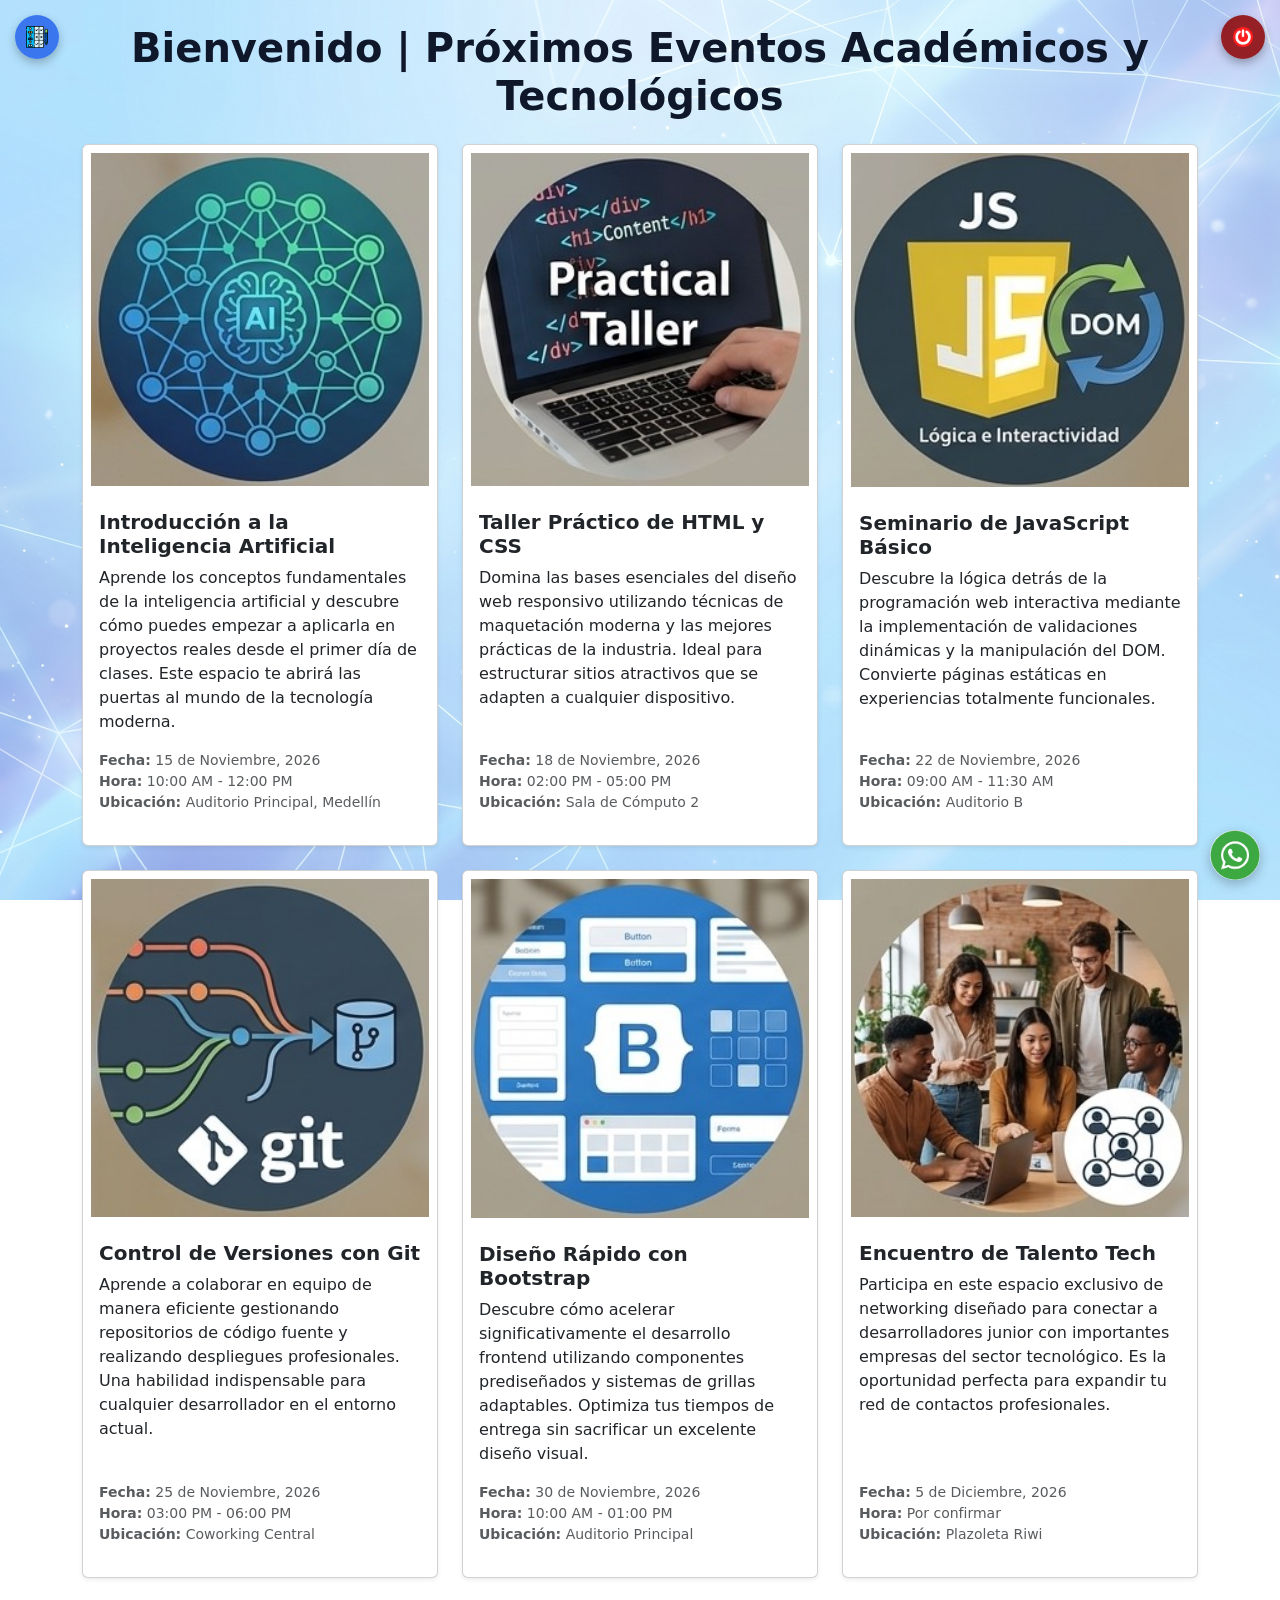
==== commit 3a82ac64: "fix:correciones en el git" ====
--- a/pages/eventos.html
+++ b/pages/eventos.html
@@ -3,290 +3,110 @@
 <head>
     <meta charset="UTF-8">
     <meta name="viewport" content="width=device-width, initial-scale=1.0">
+    <title>Lista de Eventos | Plataforma Académica</title>
     <link href="https://cdn.jsdelivr.net/npm/bootstrap@5.3.3/dist/css/bootstrap.min.css" rel="stylesheet" integrity="sha384-QWTKZyjpPEjISv5WaRU9OFeRpok6YctnYmDr5pNlyT2bRjXh0JMhjY6hW+ALEwIH" crossorigin="anonymous">
-    <title>Lista de Eventos</title>
     <link rel="stylesheet" href="../css/style.css">
 </head>
 <body>
-    <main>
-        <header class="navegacion text-center">
-            <h1>Bienvenido | Próximos Eventos Académicos y Tecnológicos</h1>
+    <main class="container my-4">
+        <header class="navegacion text-center mb-4">
+            <h1 class="fw-bold">Bienvenido | Próximos Eventos Académicos y Tecnológicos</h1>
         </header>
-    <!--=====================================================================================-->
+
         <section>
-        
-            <div class="contenedor ">              
-                
-                <!-- Fila de Bootstrap para organizar las tarjetas de manera responsive -->
-                <div class="row mt-4 pt-4" id="eventList">
-                    
-                    <!--desde aqui los eventos, evento 1-->
-                    <div class="col-md-4 mb-4">
-                        <div class="card h-100">
-                            <img src="../imgs/IA.jpeg" class="img-card mt-2" alt="Introducción IA">
-                            <div class="card-body">
-                                <h5 class="card-title">Introducción a la Inteligencia Artificial</h5>
-                                <p class="card-text">Aprende los conceptos fundamentales de la inteligencia 
-                                    artificial y descubre cómo puedes empezar a aplicarla en proyectos reales 
-                                    desde el primer día de clases. Este espacio te abrirá las puertas al mundo 
-                                    de la tecnología moderna.</p>
-                                <p class="text-muted small"><strong>Fecha:</strong> 15 de Noviembre, 2026<br><strong>Hora:</strong>10:00 AM - 12:00 PM<br><strong>Ubicación:</strong> Auditorio Principal, Medellín</p>
-                                
-                            </div>
+            <div class="row g-4" id="eventList">
+                <div class="col-md-4">
+                    <article class="card h-100 shadow-sm">
+                        <img src="../imgs/IA.jpeg" class="card-img-top p-2" alt="Introducción a la Inteligencia Artificial">
+                        <div class="card-body d-flex flex-column">
+                            <h5 class="card-title fw-bold">Introducción a la Inteligencia Artificial</h5>
+                            <p class="card-text">Aprende los conceptos fundamentales de la inteligencia artificial y descubre cómo puedes empezar a aplicarla en proyectos reales desde el primer día de clases. Este espacio te abrirá las puertas al mundo de la tecnología moderna.</p>
+                            <p class="text-muted small mt-auto">
+                                <strong>Fecha:</strong> 15 de Noviembre, 2026<br>
+                                <strong>Hora:</strong> 10:00 AM - 12:00 PM<br>
+                                <strong>Ubicación:</strong> Auditorio Principal, Medellín
+                            </p>
                         </div>
-                    </div>
-
-                    <!-- Evento 2 -->
-                    <div class="col-md-4 mb-4">
-                        <div class="card h-100">
-                            <img src="../imgs/TP.jpeg" class="img-card mt-2" alt="Taller HTML y CSS">
-                            <div class="card-body">
-                                <h5 class="card-title">Taller Práctico de HTML y CSS</h5>
-                                <p class="card-text">Domina las bases esenciales del diseño web 
-                                    responsivo utilizando técnicas de maquetación moderna y las 
-                                    mejores prácticas de la industria. Ideal para estructurar 
-                                    sitios atractivos que se adapten a cualquier dispositivo</p>
-                                <p class="text-muted small"><strong>Fecha:</strong> 18 de Noviembre, 2026<br><strong>Hora:</strong>02:00 PM - 05:00 PM<br><strong>Ubicación:</strong> Sala de Cómputo 2</p>
-                                
-                            </div>
+                    </article>
+                </div>
+                <div class="col-md-4">
+                    <article class="card h-100 shadow-sm">
+                        <img src="../imgs/TP.jpeg" class="card-img-top p-2" alt="Taller Práctico de HTML y CSS">
+                        <div class="card-body d-flex flex-column">
+                            <h5 class="card-title fw-bold">Taller Práctico de HTML y CSS</h5>
+                            <p class="card-text">Domina las bases esenciales del diseño web responsivo utilizando técnicas de maquetación moderna y las mejores prácticas de la industria. Ideal para estructurar sitios atractivos que se adapten a cualquier dispositivo.</p>
+                            <p class="text-muted small mt-auto">
+                                <strong>Fecha:</strong> 18 de Noviembre, 2026<br>
+                                <strong>Hora:</strong> 02:00 PM - 05:00 PM<br>
+                                <strong>Ubicación:</strong> Sala de Cómputo 2
+                            </p>
                         </div>
-                    </div>
-
-                    <!-- Evento 3 -->
-                    <div class="col-md-4 mb-4">
-                        <div class="card h-100">
-                            <img src="../imgs/SJB.jpeg" class="img-card mt-2" alt="Seminario JavaScript">
-                            <div class="card-body">
-                                <h5 class="card-title">Seminario de JavaScript Básico</h5>
-                                <p class="card-text">Descubre la lógica detrás de la programación web 
-                                    interactiva mediante la implementación de validaciones dinámicas y 
-                                    la manipulación del DOM. Convierte páginas estáticas en experiencias 
-                                    totalmente funcionales</p>
-                                <p class="text-muted small"><strong>Fecha:</strong> 22 de Noviembre, 2026<br><strong>Hora:</strong>09:00 AM - 11:30 AM<br><strong>Ubicación:</strong> Auditorio B</p>
-                                
-                            </div>
+                    </article>
+                </div>
+                <div class="col-md-4">
+                    <article class="card h-100 shadow-sm">
+                        <img src="../imgs/SJB.jpeg" class="card-img-top p-2" alt="Seminario de JavaScript Básico">
+                        <div class="card-body d-flex flex-column">
+                            <h5 class="card-title fw-bold">Seminario de JavaScript Básico</h5>
+                            <p class="card-text">Descubre la lógica detrás de la programación web interactiva mediante la implementación de validaciones dinámicas y la manipulación del DOM. Convierte páginas estáticas en experiencias totalmente funcionales.</p>
+                            <p class="text-muted small mt-auto">
+                                <strong>Fecha:</strong> 22 de Noviembre, 2026<br>
+                                <strong>Hora:</strong> 09:00 AM - 11:30 AM<br>
+                                <strong>Ubicación:</strong> Auditorio B
+                            </p>
                         </div>
-                    </div>
-
-                    <!-- Evento 4 -->
-                    <div class="col-md-4 mb-4">
-                        <div class="card h-100">
-                            <img src="../imgs/CVG.jpeg" class="img-card mt-2" alt="Git y GitHub">
-                            <div class="card-body">
-                                <h5 class="card-title">Control de Versiones con Git</h5>
-                                <p class="card-text">Aprende a colaborar en equipo de manera eficiente 
-                                    gestionando repositorios de código fuente y realizando despliegues 
-                                    profesionales. Una habilidad indispensable para cualquier desarrollador 
-                                    en el entorno actual</p>
-                                <p class="text-muted small"><strong>Fecha:</strong> 25 de Noviembre, 2026<br><strong>Hora:</strong>03:00 PM - 06:00 PM<br><strong>Ubicación:</strong> Coworking Central</p>
-                                
-                            </div>
+                    </article>
+                </div>
+                <div class="col-md-4">
+                    <article class="card h-100 shadow-sm">
+                        <img src="../imgs/CVG.jpeg" class="card-img-top p-2" alt="Control de Versiones con Git">
+                        <div class="card-body d-flex flex-column">
+                            <h5 class="card-title fw-bold">Control de Versiones con Git</h5>
+                            <p class="card-text">Aprende a colaborar en equipo de manera eficiente gestionando repositorios de código fuente y realizando despliegues profesionales. Una habilidad indispensable para cualquier desarrollador en el entorno actual.</p>
+                            <p class="text-muted small mt-auto">
+                                <strong>Fecha:</strong> 25 de Noviembre, 2026<br>
+                                <strong>Hora:</strong> 03:00 PM - 06:00 PM<br>
+                                <strong>Ubicación:</strong> Coworking Central
+                            </p>
                         </div>
-                    </div>
-
-                    <!-- Evento 5 -->
-                    <div class="col-md-4 mb-4">
-                        <div class="card h-100">
-                            <img src="../imgs/DRB.jpeg" class="img-card mt-2" alt="Bootstrapping">
-                            <div class="card-body">
-                                <h5 class="card-title">Diseño Rápido con Bootstrap</h5>
-                                <p class="card-text">Descubre cómo acelerar significativamente el desarrollo 
-                                    frontend utilizando componentes prediseñados y sistemas de grillas 
-                                    adaptables. Optimiza tus tiempos de entrega sin sacrificar un excelente 
-                                    diseño visual.</p>
-                                <p class="text-muted small"><strong>Fecha:</strong> 30 de Noviembre, 2026<br><strong>Hora:</strong>10:00 AM - 01:00 PM<br><strong>Ubicación:</strong> Auditorio Principal</p>
-                                
-                            </div>
+                    </article>
+                </div>
+                <div class="col-md-4">
+                    <article class="card h-100 shadow-sm">
+                        <img src="../imgs/DRB.jpeg" class="card-img-top p-2" alt="Diseño Rápido con Bootstrap">
+                        <div class="card-body d-flex flex-column">
+                            <h5 class="card-title fw-bold">Diseño Rápido con Bootstrap</h5>
+                            <p class="card-text">Descubre cómo acelerar significativamente el desarrollo frontend utilizando componentes prediseñados y sistemas de grillas adaptables. Optimiza tus tiempos de entrega sin sacrificar un excelente diseño visual.</p>
+                            <p class="text-muted small mt-auto">
+                                <strong>Fecha:</strong> 30 de Noviembre, 2026<br>
+                                <strong>Hora:</strong> 10:00 AM - 01:00 PM<br>
+                                <strong>Ubicación:</strong> Auditorio Principal
+                            </p>
                         </div>
-                    </div>
-
-                    <!-- Evento 6 -->
-                    <div class="col-md-4 mb-4">
-                        <div class="card h-100">
-                            <img src="../imgs/ETT.jpeg" class="img-card mt-2" alt="Networking Tech">
-                            <div class="card-body">
-                                <h5 class="card-title">Encuentro de Talento Tech</h5>
-                                <p class="card-text">Participa en este espacio exclusivo de networking 
-                                    diseñado para conectar a desarrolladores junior con importantes empresas 
-                                    del sector tecnológico. Es la oportunidad perfecta para expandir tu red de 
-                                    contactos profesionales.</p>
-                                <p class="text-muted small"><strong>Fecha:</strong> 5 de Diciembre, 2026<br><strong>Ubicación:</strong> Plazoleta Riwi</p>
-                                
-                            </div>
+                    </article>
+                </div>
+                <div class="col-md-4">
+                    <article class="card h-100 shadow-sm">
+                        <img src="../imgs/ETT.jpeg" class="card-img-top p-2" alt="Encuentro de Talento Tech">
+                        <div class="card-body d-flex flex-column">
+                            <h5 class="card-title fw-bold">Encuentro de Talento Tech</h5>
+                            <p class="card-text">Participa en este espacio exclusivo de networking diseñado para conectar a desarrolladores junior con importantes empresas del sector tecnológico. Es la oportunidad perfecta para expandir tu red de contactos profesionales.</p>
+                            <p class="text-muted small mt-auto">
+                                <strong>Fecha:</strong> 5 de Diciembre, 2026<br>
+                                <strong>Hora:</strong> Por confirmar<br>
+                                <strong>Ubicación:</strong> Plazoleta Riwi
+                            </p>
                         </div>
-                    </div>
-
+                    </article>
                 </div>
             </div>
         </section>
     </main>
-
-    <!-- Script para cerrar sesión, puse botones temporalmente para moverme 
-               entre paginas, usted despues lo conecta-->
-
-    <script>
-        document.getElementById("btnLogout").addEventListener("click", function() {
-            // Redirige de regreso al index (cierre de sesión simulado)
-            window.location.href = "index.html";
-        });
-    </script>
-
-
     <aside>    
         <div class="flota wp">
-            <a href="https://www.whatsapp.com/?lang=es" target="_blank">
-                <button>¡Contáctanos!<img src="../imgs/wp.jpeg">
-                </button></a>    
-        </div>
-        <div class="flota pag">
-            <a href="./formulario.html"><button type="button" style="width: 120px;">Formulario de Asistencia</button></a>    
-        </div>
-        <div class="c-s">
-            <a href="../index.html"><button type="button">Cerrar seccion</button></a>    
-        </div>
-    </aside>
-</body>
-</html>
-
-<!DOCTYPE html>
-<html lang="es">
-<head>
-    <meta charset="UTF-8">
-    <meta name="viewport" content="width=device-width, initial-scale=1.0">
-    <link href="https://cdn.jsdelivr.net/npm/bootstrap@5.3.3/dist/css/bootstrap.min.css" rel="stylesheet" integrity="sha384-QWTKZyjpPEjISv5WaRU9OFeRpok6YctnYmDr5pNlyT2bRjXh0JMhjY6hW+ALEwIH" crossorigin="anonymous">
-    <title>Lista de Eventos</title>
-    <link rel="stylesheet" href="../css/style.css">
-</head>
-<body>
-    <main>
-        <header class="navegacion text-center">
-            <h1>Bienvenido | Próximos Eventos Académicos y Tecnológicos</h1>
-        </header>
-    <!--=====================================================================================-->
-        <section>
-        
-            <div class="contenedor ">              
-                
-                <!-- Fila de Bootstrap para organizar las tarjetas de manera responsive -->
-                <div class="row mt-4 pt-4" id="eventList">
-                    
-                    <!--desde aqui los eventos, evento 1-->
-                    <div class="col-md-4 mb-4">
-                        <div class="card h-100">
-                            <img src="../imgs/IA.jpeg" class="img-card mt-2" alt="Introducción IA">
-                            <div class="card-body">
-                                <h5 class="card-title">Introducción a la Inteligencia Artificial</h5>
-                                <p class="card-text">Aprende los conceptos fundamentales de la inteligencia 
-                                    artificial y descubre cómo puedes empezar a aplicarla en proyectos reales 
-                                    desde el primer día de clases. Este espacio te abrirá las puertas al mundo 
-                                    de la tecnología moderna.</p>
-                                <p class="text-muted small"><strong>Fecha:</strong> 15 de Noviembre, 2026<br><strong>Hora:</strong>10:00 AM - 12:00 PM<br><strong>Ubicación:</strong> Auditorio Principal, Medellín</p>
-                                
-                            </div>
-                        </div>
-                    </div>
-
-                    <!-- Evento 2 -->
-                    <div class="col-md-4 mb-4">
-                        <div class="card h-100">
-                            <img src="../imgs/TP.jpeg" class="img-card mt-2" alt="Taller HTML y CSS">
-                            <div class="card-body">
-                                <h5 class="card-title">Taller Práctico de HTML y CSS</h5>
-                                <p class="card-text">Domina las bases esenciales del diseño web 
-                                    responsivo utilizando técnicas de maquetación moderna y las 
-                                    mejores prácticas de la industria. Ideal para estructurar 
-                                    sitios atractivos que se adapten a cualquier dispositivo</p>
-                                <p class="text-muted small"><strong>Fecha:</strong> 18 de Noviembre, 2026<br><strong>Hora:</strong>02:00 PM - 05:00 PM<br><strong>Ubicación:</strong> Sala de Cómputo 2</p>
-                                
-                            </div>
-                        </div>
-                    </div>
-
-                    <!-- Evento 3 -->
-                    <div class="col-md-4 mb-4">
-                        <div class="card h-100">
-                            <img src="../imgs/SJB.jpeg" class="img-card mt-2" alt="Seminario JavaScript">
-                            <div class="card-body">
-                                <h5 class="card-title">Seminario de JavaScript Básico</h5>
-                                <p class="card-text">Descubre la lógica detrás de la programación web 
-                                    interactiva mediante la implementación de validaciones dinámicas y 
-                                    la manipulación del DOM. Convierte páginas estáticas en experiencias 
-                                    totalmente funcionales</p>
-                                <p class="text-muted small"><strong>Fecha:</strong> 22 de Noviembre, 2026<br><strong>Hora:</strong>09:00 AM - 11:30 AM<br><strong>Ubicación:</strong> Auditorio B</p>
-                                
-                            </div>
-                        </div>
-                    </div>
-
-                    <!-- Evento 4 -->
-                    <div class="col-md-4 mb-4">
-                        <div class="card h-100">
-                            <img src="../imgs/CVG.jpeg" class="img-card mt-2" alt="Git y GitHub">
-                            <div class="card-body">
-                                <h5 class="card-title">Control de Versiones con Git</h5>
-                                <p class="card-text">Aprende a colaborar en equipo de manera eficiente 
-                                    gestionando repositorios de código fuente y realizando despliegues 
-                                    profesionales. Una habilidad indispensable para cualquier desarrollador 
-                                    en el entorno actual</p>
-                                <p class="text-muted small"><strong>Fecha:</strong> 25 de Noviembre, 2026<br><strong>Hora:</strong>03:00 PM - 06:00 PM<br><strong>Ubicación:</strong> Coworking Central</p>
-                                
-                            </div>
-                        </div>
-                    </div>
-
-                    <!-- Evento 5 -->
-                    <div class="col-md-4 mb-4">
-                        <div class="card h-100">
-                            <img src="../imgs/DRB.jpeg" class="img-card mt-2" alt="Bootstrapping">
-                            <div class="card-body">
-                                <h5 class="card-title">Diseño Rápido con Bootstrap</h5>
-                                <p class="card-text">Descubre cómo acelerar significativamente el desarrollo 
-                                    frontend utilizando componentes prediseñados y sistemas de grillas 
-                                    adaptables. Optimiza tus tiempos de entrega sin sacrificar un excelente 
-                                    diseño visual.</p>
-                                <p class="text-muted small"><strong>Fecha:</strong> 30 de Noviembre, 2026<br><strong>Hora:</strong>10:00 AM - 01:00 PM<br><strong>Ubicación:</strong> Auditorio Principal</p>
-                                
-                            </div>
-                        </div>
-                    </div>
-
-                    <!-- Evento 6 -->
-                    <div class="col-md-4 mb-4">
-                        <div class="card h-100">
-                            <img src="../imgs/ETT.jpeg" class="img-card mt-2" alt="Networking Tech">
-                            <div class="card-body">
-                                <h5 class="card-title">Encuentro de Talento Tech</h5>
-                                <p class="card-text">Participa en este espacio exclusivo de networking 
-                                    diseñado para conectar a desarrolladores junior con importantes empresas 
-                                    del sector tecnológico. Es la oportunidad perfecta para expandir tu red de 
-                                    contactos profesionales.</p>
-                                <p class="text-muted small"><strong>Fecha:</strong> 5 de Diciembre, 2026<br><strong>Ubicación:</strong> Plazoleta Riwi</p>
-                                
-                            </div>
-                        </div>
-                    </div>
-
-                </div>
-            </div>
-        </section>
-    </main>
-
-    <!-- Script para cerrar sesión, puse botones temporalmente para moverme 
-               entre paginas, usted despues lo conecta-->
-
-    <script>
-        document.getElementById("btnLogout").addEventListener("click", function() {
-            // Redirige de regreso al index (cierre de sesión simulado)
-            window.location.href = "./sesion.html";
-        });
-    </script>
-
-
-    <aside>    
-        <div class="flota wp">
-            <a href="https://wa.me/573001234567" target="_blank">
-                <button>¡Contáctanos!<img src="../imgs/wp.jpeg">
-                </button></a>    
+            <a href="https://wa.me/573001234567" target="_blank" rel="noopener noreferrer" title="Contáctanos por WhatsApp">
+                <img src="../imgs/wp.jpeg" alt="WhatsApp">
+            </a>    
         </div>
         <div class="flota pag">
             <a href="./formulario.html" title="Formulario de asistencia">
@@ -294,10 +114,21 @@
             </a>
         </div>
         <div class="c-s">
-            <a href="./sesion.html" title="Cerrar sesión">
-            <img src="../imgs/apagado.png" alt="Cerrar sesión">
+            <a href="./sesion.html" id="btnLogout" title="Cerrar sesión">
+                <img src="../imgs/apagado.png" alt="Cerrar sesión">
             </a>
         </div>
     </aside>
+
+    <script>
+        const btnLogout = document.getElementById("btnLogout");
+        if (btnLogout) {
+            btnLogout.addEventListener("click", function(evento) {
+                evento.preventDefault();
+                sessionStorage.clear();
+                window.location.href = "./sesion.html";
+            });
+        }
+    </script>
 </body>
-</html>
+</html>
--- a/css/style.css
+++ b/css/style.css
@@ -1,81 +1,367 @@
-body{
-    background-image: url(../imgs/fondo.jpeg);
-            background-size: cover;
-            background-position: center;
-            background-repeat: no-repeat;
-            background-attachment: fixed;
-            justify-content: center;
-}
-
-.contenedor{
-    background-color: rgba(0, 0, 0, 0.3);
-    backdrop-filter: blur(3px);
-    margin: auto;
-    width: 80%;
-    padding-right: 80px;
-    padding-left: 80px;
-}
-.navegacion button{
-    background-color: rgb(218, 16, 77);
-    
-}
-
-/*================ >  Botones flotantes  < =============================================*/
-
-.flota{
-    position: fixed;
-    z-index: 1000;           
-}
-.flota button{
-    background-color: rgba(0, 0, 0, 0);
-    border-radius: 100%;
-    border: 1px;
-    padding: 10px 20px;
-    
-}
-.c-s button{
-    position: fixed ;   
-    top: 10px;
-    right: 10px;
-    border-radius: 40px;
-    background-color: rgba(139, 0, 0, 0.795);
-    color: white;
-    
-}
-.pag{
-    background-color: rgba(46, 104, 158, 0.363);
-    top: 20px;
-    left: 10px;
-    border-radius: 35px;
-    
-}
-.wp{  
-    bottom: 20px;
-    right: 0.5px;              
-    img{
-    border-radius: 100%;
-    width: 40px;       
-    
-    }
-}   
-.wp :hover{
-    transform: scale(1.05);
-}
-.c-s :hover{
-    transform: scale(1.1);
-}
-.pag :hover{
-    transform: scale(1.08);
-}
-/*===================================     */
-.tarjeta{
-    background-color: rgb(243, 236, 170);
-    color: rgb(226, 7, 91);
-    border: 1px;
-    border-radius: 10%;
-}
-.img-card{
-    max-width: 200px;
-    border-radius: 100%;
-    border: 1px;
+/* ===================================================
+   1. RESET Y CONFIGURACIÓN UNIVERSAL
+   =================================================== */
+*, *::before, *::after {
+  box-sizing: border-box;
+  margin: 0;
+  padding: 0;
+}
+
+body {
+  font-family: system-ui, -apple-system, BlinkMacSystemFont, "Segoe UI", Roboto, sans-serif;
+  background-image: url("../imgs/fondo1.jpg");
+  background-size: cover;
+  background-position: center;
+  background-repeat: no-repeat;
+  background-attachment: fixed;
+  min-height: 100vh;
+}
+
+/* ===================================================
+   2. CONTENEDORES Y TARJETAS GENERALES
+   =================================================== */
+.contenedor {
+  background-color: rgba(0, 0, 0, 0.3);
+  backdrop-filter: blur(3px);
+  -webkit-backdrop-filter: blur(3px);
+  margin: auto;
+  width: 85%;
+  max-width: 1200px;
+  padding: 2rem 1.5rem;
+  border-radius: 12px;
+}
+
+.navegacion h1 {
+  color: #0f172a;
+}
+
+.navegacion button {
+  background-color: rgb(218, 16, 77);
+  color: #b35757;
+  border: none;
+  border-radius: 6px;
+  padding: 8px 16px;
+  cursor: pointer;
+}
+
+.tarjeta {
+  background-color: rgb(243, 236, 170);
+  color: rgb(226, 7, 91);
+  border: 1px solid rgba(0, 0, 0, 0.1);
+  border-radius: 12px;
+  padding: 1rem;
+}
+
+.img-card {
+  max-width: 200px;
+  width: 100%;
+  border-radius: 50%;
+  object-fit: cover;
+  display: block;
+  margin: 0 auto;
+}
+
+/* ===================================================
+   3. BOTONES FLOTANTES DE NAVEGACIÓN
+   =================================================== */
+.flota {
+  position: fixed;
+  z-index: 1000;
+}
+
+/* Botón flotante WhatsApp (Abajo a la derecha) */
+.wp {
+  bottom: 20px;
+  right: 20px;
+}
+
+.wp a img {
+  width: 50px;
+  height: 50px;
+  border-radius: 50%;
+  display: block;
+  box-shadow: 0 4px 12px rgba(0, 0, 0, 0.25);
+  transition: transform 0.2s ease;
+}
+
+.wp a:hover img {
+  transform: scale(1.1);
+}
+
+/* Botón flotante Navegación / Ir a Formulario o Eventos (Arriba a la izquierda) */
+.pag a {
+  position: fixed;
+  top: 15px;
+  left: 15px;
+  z-index: 1000;
+
+  display: flex;
+  align-items: center;
+  justify-content: center;
+
+  width: 44px;
+  height: 44px;
+  background-color: rgba(37, 99, 235, 0.85);
+  border-radius: 50%;
+  box-shadow: 0 4px 10px rgba(0, 0, 0, 0.25);
+  transition: transform 0.2s ease, background-color 0.2s ease;
+}
+
+.pag a img {
+  width: 22px;
+  height: 22px;
+  object-fit: contain;
+  display: block;
+}
+
+.pag a:hover {
+  background-color: rgb(29, 78, 216);
+  transform: scale(1.1);
+}
+
+/* Botón flotante Cerrar Sesión (Arriba a la derecha) */
+.c-s a {
+  position: fixed;
+  top: 15px;
+  right: 15px;
+  z-index: 1000;
+
+  display: flex;
+  align-items: center;
+  justify-content: center;
+
+  width: 44px;
+  height: 44px;
+  background-color: rgba(139, 0, 0, 0.85);
+  border-radius: 50%;
+  box-shadow: 0 4px 10px rgba(0, 0, 0, 0.3);
+  transition: transform 0.2s ease, background-color 0.2s ease;
+}
+
+.c-s a img {
+  width: 20px;
+  height: 20px;
+  object-fit: contain;
+  display: block;
+}
+
+.c-s a:hover {
+  background-color: rgb(180, 0, 0);
+  transform: scale(1.1);
+}
+
+/* ===================================================
+   4. VISTA DE INICIO DE SESIÓN (LOGIN)
+   =================================================== */
+.body-login {
+  min-height: 100vh;
+  display: flex;
+  align-items: center;
+  justify-content: center;
+  padding: 1.5rem;
+  background-image: url("../imgs/fondo1.jpg");
+  background-size: cover;
+  background-position: center;
+  background-attachment: fixed;
+}
+
+.tarjeta-sesion {
+  background: rgba(255, 255, 255, 0.9);
+  backdrop-filter: blur(10px);
+  -webkit-backdrop-filter: blur(10px);
+  border: 1px solid rgba(255, 255, 255, 0.7);
+  border-radius: 1rem;
+  padding: 2.5rem 2rem;
+  max-width: 420px;
+  width: 100%;
+  box-shadow: 0 15px 35px rgba(0, 30, 80, 0.15);
+  text-align: left;
+}
+
+.encabezado-sesion h2 {
+  color: #0f172a;
+  font-size: 1.7rem;
+  margin-bottom: 0.5rem;
+  font-weight: 700;
+  text-align: center;
+}
+
+.encabezado-sesion p {
+  color: #475569;
+  font-size: 0.95rem;
+  margin-bottom: 1.5rem;
+  text-align: center;
+}
+
+.form-sesion {
+  display: flex;
+  flex-direction: column;
+  gap: 1.2rem;
+}
+
+.campo {
+  display: flex;
+  flex-direction: column;
+  gap: 0.4rem;
+}
+
+.campo label {
+  color: #1e293b;
+  font-size: 0.9rem;
+  font-weight: 600;
+}
+
+.campo input,
+.campo textarea {
+  width: 100%;
+  padding: 0.75rem 1rem;
+  font-size: 0.95rem;
+  font-family: inherit;
+  color: #0f172a;
+  background-color: #ffffff;
+  border: 1.5px solid #cbd5e1;
+  border-radius: 0.6rem;
+  outline: none;
+  transition: border-color 0.2s ease, box-shadow 0.2s ease;
+}
+
+.campo input:focus,
+.campo textarea:focus {
+  border-color: #2563eb;
+  box-shadow: 0 0 0 3px rgba(37, 99, 235, 0.18);
+}
+
+.btn-ingresar {
+  width: 100%;
+  padding: 0.85rem;
+  margin-top: 0.5rem;
+  background-color: #e11d48;
+  color: #ffffff;
+  border: none;
+  border-radius: 0.6rem;
+  font-size: 1rem;
+  font-weight: 700;
+  cursor: pointer;
+  box-shadow: 0 4px 12px rgba(225, 29, 72, 0.25);
+  transition: background-color 0.2s ease, transform 0.15s ease;
+}
+
+.btn-ingresar:hover {
+  background-color: #be123c;
+  transform: translateY(-2px);
+}
+
+.btn-ingresar:active {
+  transform: translateY(0);
+}
+
+.mensaje-error {
+  display: none;
+  background-color: #ffe4e6;
+  color: #b91c1c;
+  border: 1px solid #fecdd3;
+  padding: 0.6rem 0.8rem;
+  border-radius: 0.5rem;
+  font-size: 0.85rem;
+  margin-bottom: 1rem;
+  text-align: center;
+}
+
+.pie-sesion {
+  margin-top: 1.5rem;
+  text-align: center;
+}
+
+.enlace-volver {
+  color: #64748b;
+  text-decoration: none;
+  font-size: 0.9rem;
+  font-weight: 500;
+  transition: color 0.2s ease;
+}
+
+.enlace-volver:hover {
+  color: #0f172a;
+  text-decoration: underline;
+}
+
+/* ===================================================
+   5. VISTA DE CONTACTO Y ASISTENCIA
+   =================================================== */
+.body-formulario {
+  min-height: 100vh;
+  display: flex;
+  align-items: center;
+  justify-content: center;
+  padding: 2rem 1rem;
+  background-image: url("../imgs/fondo1.jpg");
+  background-size: cover;
+  background-position: center;
+  background-attachment: fixed;
+}
+
+.tarjeta-contacto {
+  background: rgba(255, 255, 255, 0.92);
+  backdrop-filter: blur(8px);
+  -webkit-backdrop-filter: blur(8px);
+  border: 1px solid rgba(255, 255, 255, 0.8);
+  border-radius: 12px;
+  box-shadow: 0 10px 30px rgba(0, 0, 0, 0.12);
+  width: 100%;
+  max-width: 480px;
+  padding: 2.5rem 2rem;
+}
+
+.encabezado-contacto h2 {
+  font-size: 1.8rem;
+  color: #0f172a;
+  margin-bottom: 0.4rem;
+  text-align: center;
+}
+
+.encabezado-contacto p {
+  font-size: 0.95rem;
+  color: #475569;
+  margin-bottom: 1.8rem;
+  text-align: center;
+  line-height: 1.5;
+}
+
+.form-contacto {
+  display: flex;
+  flex-direction: column;
+  gap: 1.2rem;
+}
+
+.obligatorio {
+  color: #e11d48;
+}
+
+.campo textarea {
+  resize: vertical;
+  min-height: 100px;
+}
+
+.btn-enviar {
+  width: 100%;
+  padding: 0.85rem;
+  background-color: #e11d48;
+  color: #ffffff;
+  border: none;
+  border-radius: 6px;
+  font-size: 1rem;
+  font-weight: bold;
+  cursor: pointer;
+  margin-top: 0.5rem;
+  transition: background-color 0.2s ease, transform 0.1s ease;
+}
+
+.btn-enviar:hover {
+  background-color: #be123c;
+  transform: translateY(-1px);
+}
+
+.pie-contacto {
+  margin-top: 1.5rem;
+  text-align: center;
 }
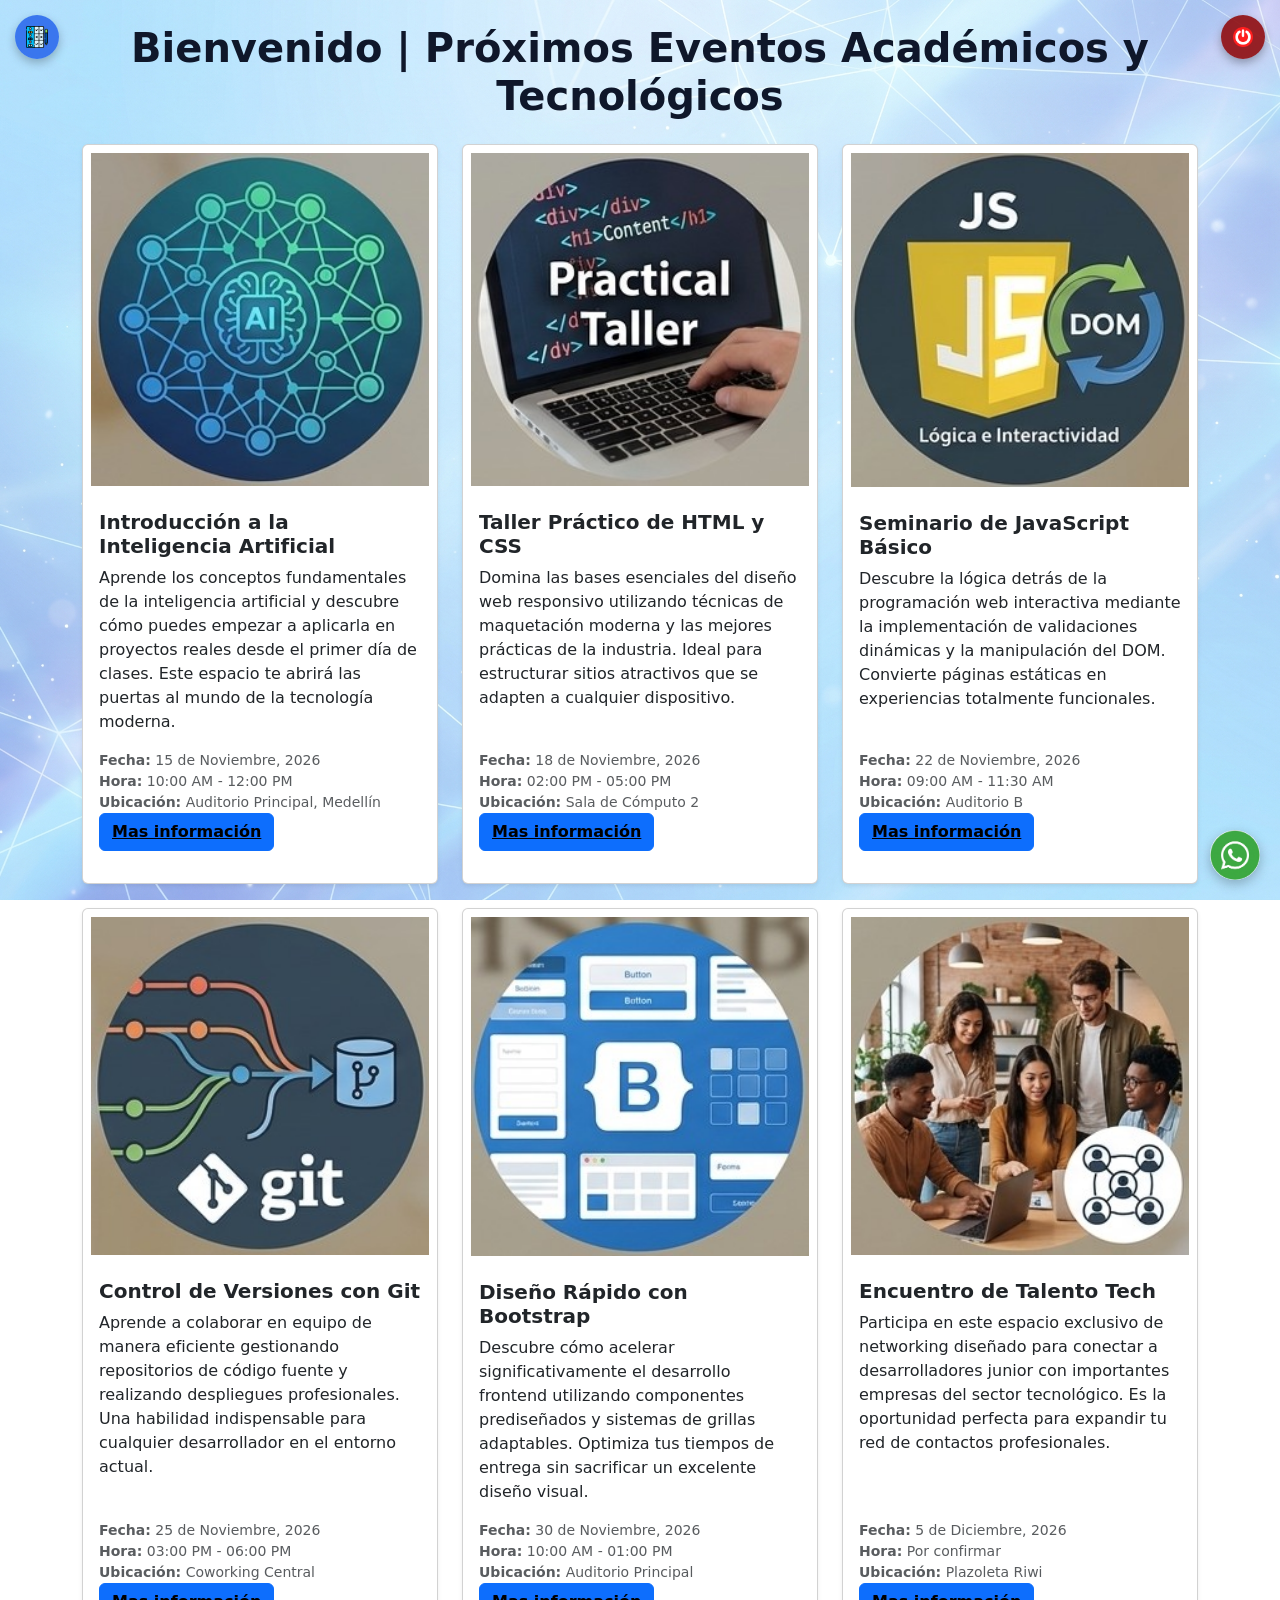
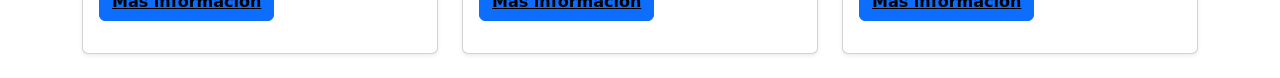
==== commit afe88487: "feat: se agregaron botones a cada envento que llevaran al formulario" ====
--- a/pages/eventos.html
+++ b/pages/eventos.html
@@ -24,7 +24,9 @@
                             <p class="text-muted small mt-auto">
                                 <strong>Fecha:</strong> 15 de Noviembre, 2026<br>
                                 <strong>Hora:</strong> 10:00 AM - 12:00 PM<br>
-                                <strong>Ubicación:</strong> Auditorio Principal, Medellín
+                                <strong>Ubicación:</strong> Auditorio Principal, Medellín <br>
+                                <button class="btn btn-primary"><a href="./formulario.html"> <strong>Mas información</strong></a></button>
+                               
                             </p>
                         </div>
                     </article>
@@ -38,7 +40,9 @@
                             <p class="text-muted small mt-auto">
                                 <strong>Fecha:</strong> 18 de Noviembre, 2026<br>
                                 <strong>Hora:</strong> 02:00 PM - 05:00 PM<br>
-                                <strong>Ubicación:</strong> Sala de Cómputo 2
+                                <strong>Ubicación:</strong> Sala de Cómputo 2 <br>
+                                <button class="btn btn-primary"><a href="./formulario.html"> <strong>Mas información</strong></a></button>
+
                             </p>
                         </div>
                     </article>
@@ -52,7 +56,9 @@
                             <p class="text-muted small mt-auto">
                                 <strong>Fecha:</strong> 22 de Noviembre, 2026<br>
                                 <strong>Hora:</strong> 09:00 AM - 11:30 AM<br>
-                                <strong>Ubicación:</strong> Auditorio B
+                                <strong>Ubicación:</strong> Auditorio B <br>
+                                <button class="btn btn-primary"><a href="./formulario.html"> <strong>Mas información</strong></a></button>
+
                             </p>
                         </div>
                     </article>
@@ -66,7 +72,9 @@
                             <p class="text-muted small mt-auto">
                                 <strong>Fecha:</strong> 25 de Noviembre, 2026<br>
                                 <strong>Hora:</strong> 03:00 PM - 06:00 PM<br>
-                                <strong>Ubicación:</strong> Coworking Central
+                                <strong>Ubicación:</strong> Coworking Central <br>
+                                <button class="btn btn-primary"><a href="./formulario.html"> <strong>Mas información</strong></a></button>
+
                             </p>
                         </div>
                     </article>
@@ -80,7 +88,9 @@
                             <p class="text-muted small mt-auto">
                                 <strong>Fecha:</strong> 30 de Noviembre, 2026<br>
                                 <strong>Hora:</strong> 10:00 AM - 01:00 PM<br>
-                                <strong>Ubicación:</strong> Auditorio Principal
+                                <strong>Ubicación:</strong> Auditorio Principal <br>
+                                <button class="btn btn-primary"><a href="./formulario.html"> <strong>Mas información</strong></a></button>
+
                             </p>
                         </div>
                     </article>
@@ -94,7 +104,8 @@
                             <p class="text-muted small mt-auto">
                                 <strong>Fecha:</strong> 5 de Diciembre, 2026<br>
                                 <strong>Hora:</strong> Por confirmar<br>
-                                <strong>Ubicación:</strong> Plazoleta Riwi
+                                <strong>Ubicación:</strong> Plazoleta Riwi <br>
+                                <button class="btn btn-primary"><a href="./formulario.html"> <strong>Mas información</strong></a></button>
                             </p>
                         </div>
                     </article>
--- a/css/style.css
+++ b/css/style.css
@@ -44,14 +44,6 @@
   cursor: pointer;
 }
 
-.tarjeta {
-  background-color: rgb(243, 236, 170);
-  color: rgb(226, 7, 91);
-  border: 1px solid rgba(0, 0, 0, 0.1);
-  border-radius: 12px;
-  padding: 1rem;
-}
-
 .img-card {
   max-width: 200px;
   width: 100%;
@@ -59,6 +51,10 @@
   object-fit: cover;
   display: block;
   margin: 0 auto;
+}
+
+button a{
+  color: black;
 }
 
 /* ===================================================
